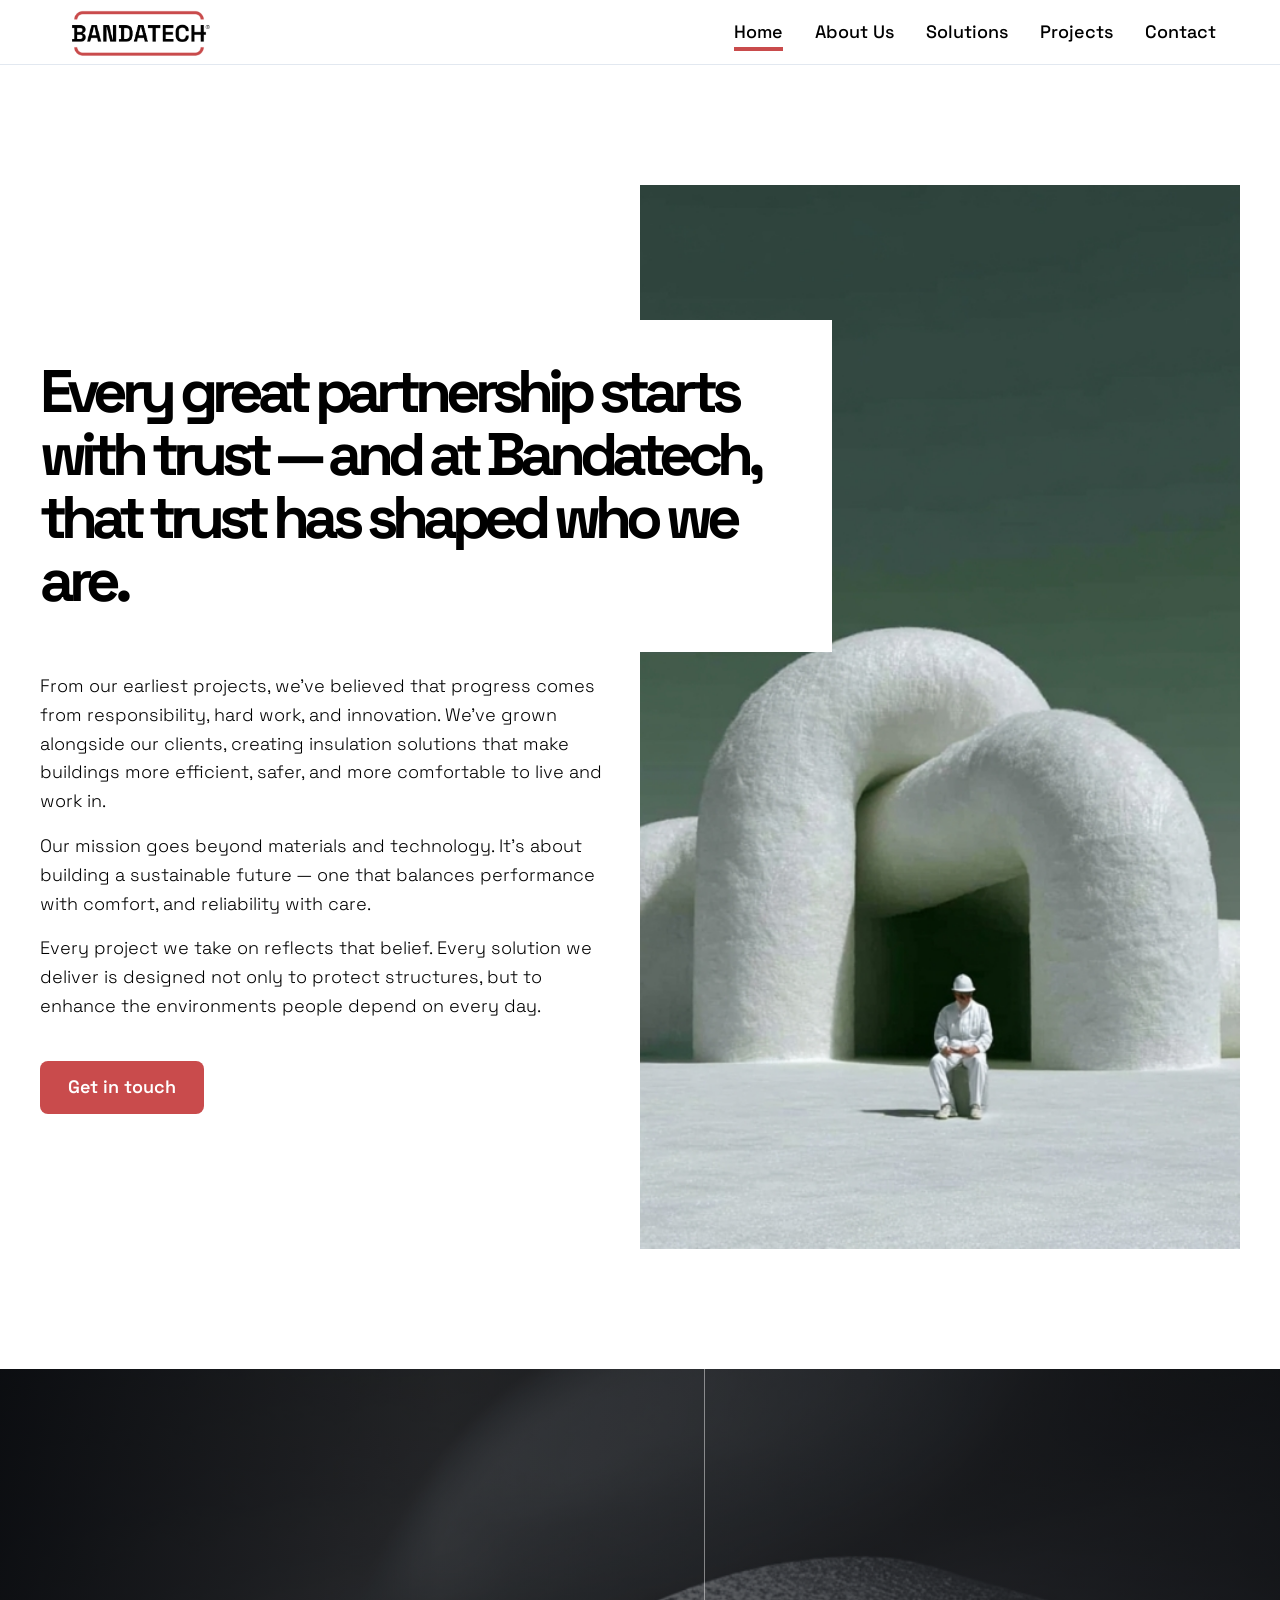
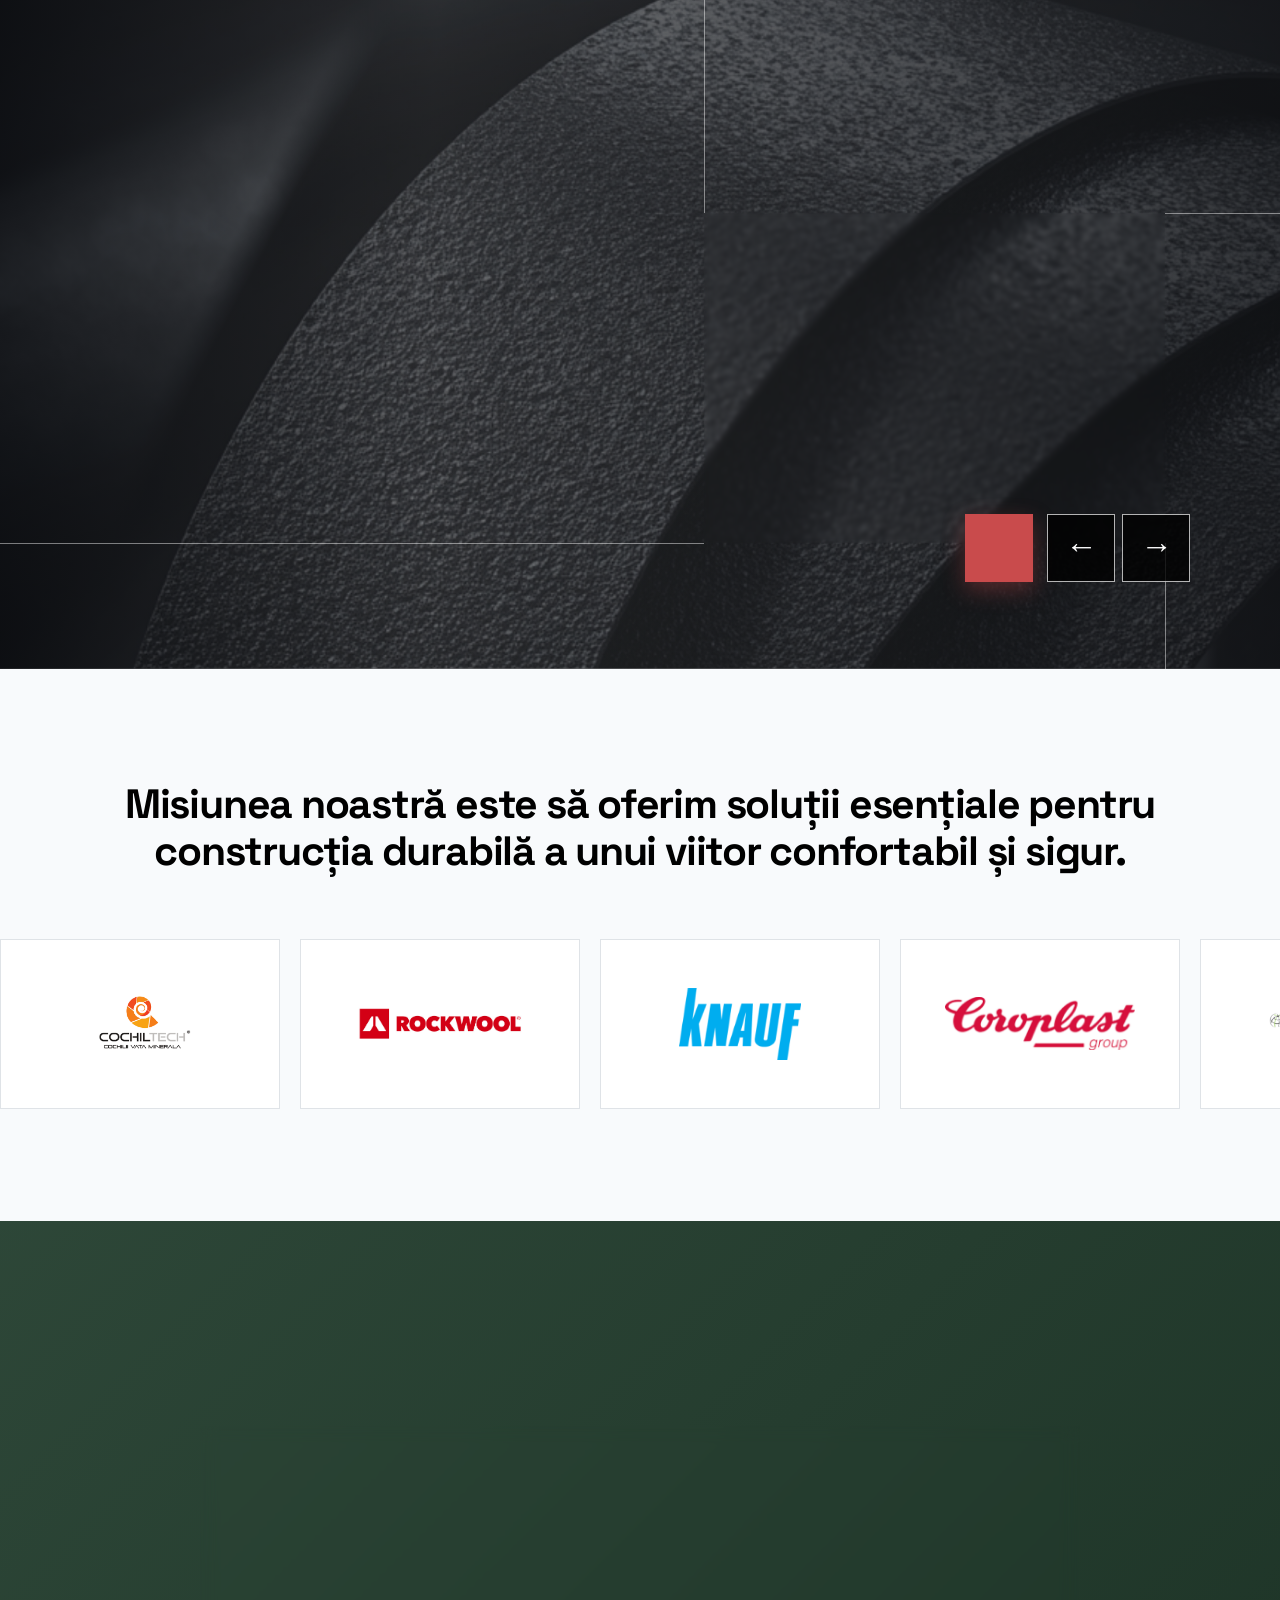
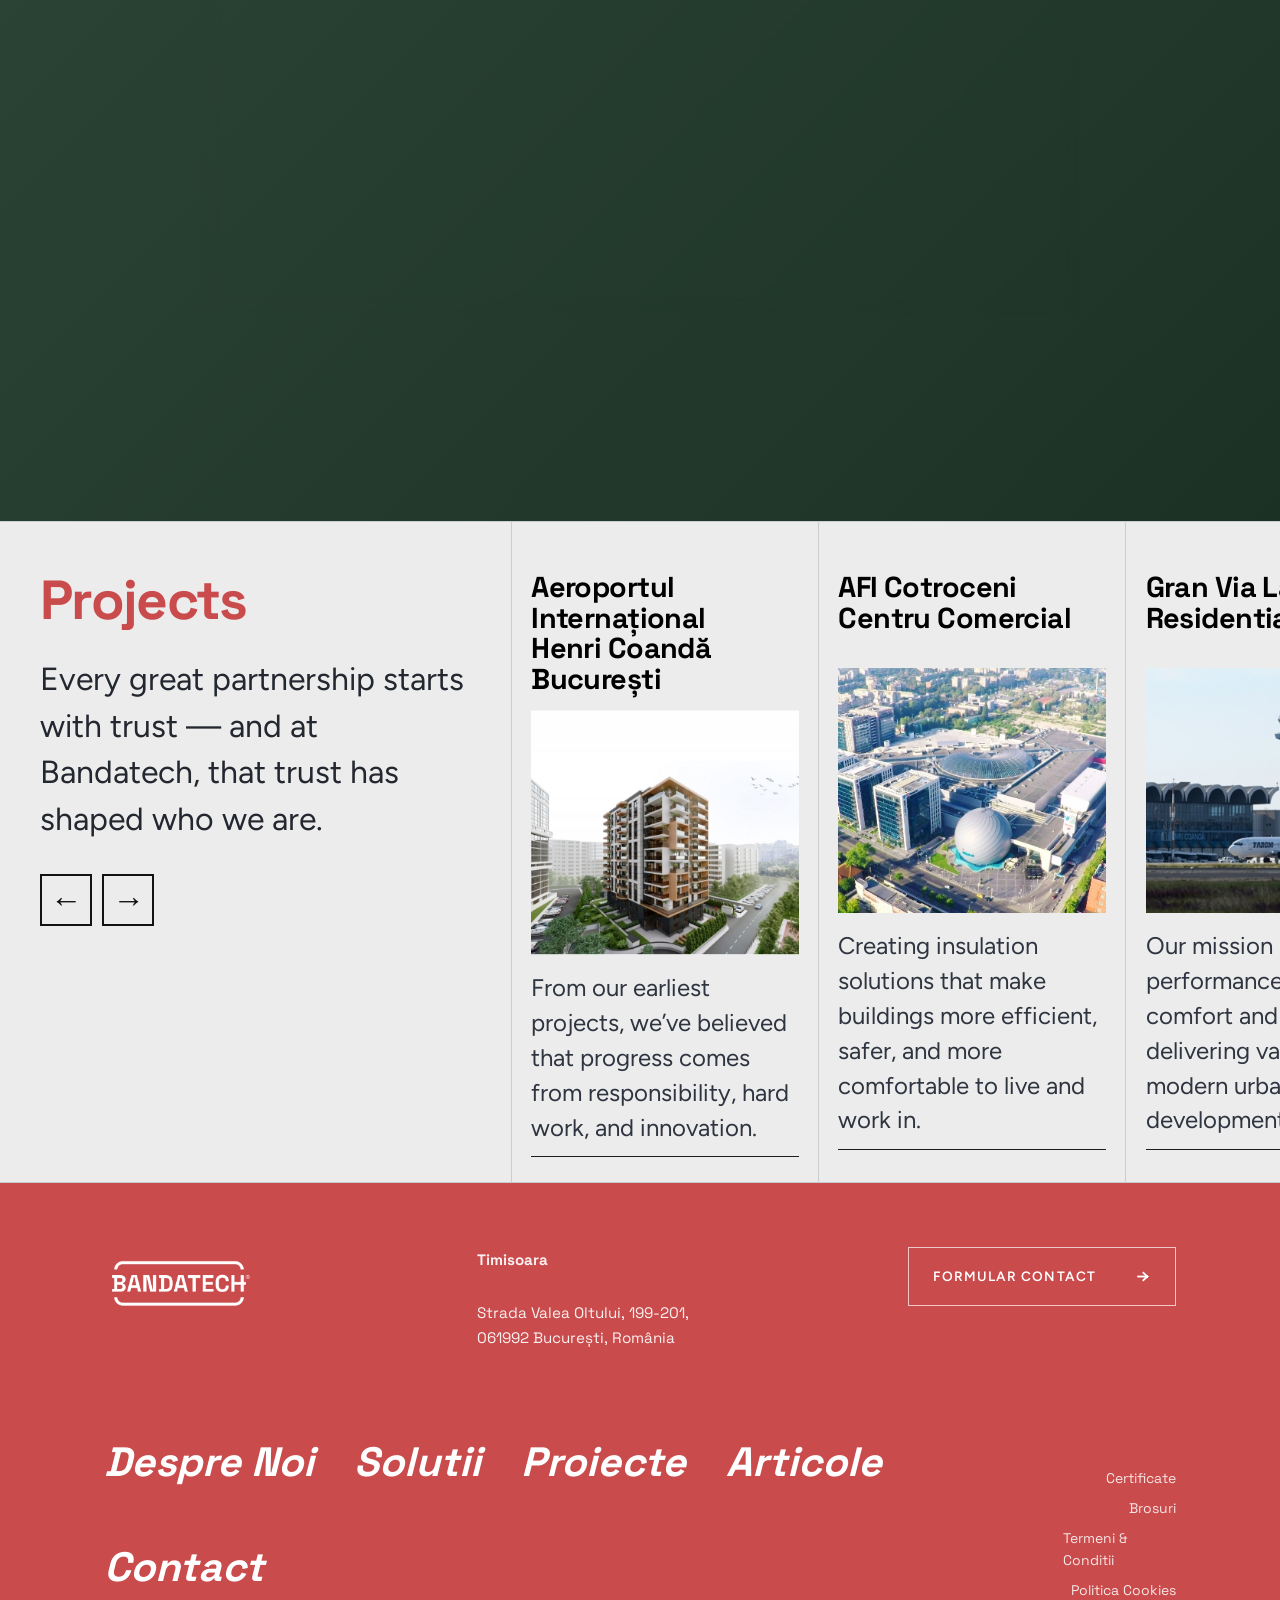
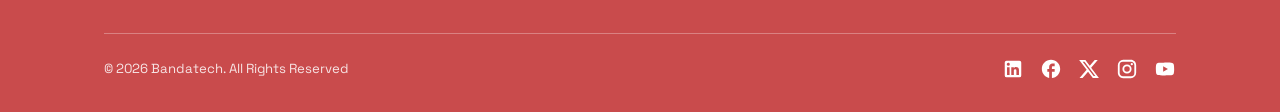
==== aboutus/index.html @ 80025604 "Feb 23, 2026, 5:56 AM" ====
<!DOCTYPE html>
<html lang="en">
<head>
  <meta charset="UTF-8" />
  <meta name="viewport" content="width=device-width, initial-scale=1.0" />
  <meta name="description" content="Bandatech – Innovative technology solutions for your business." />
  <title>Bandatech</title>

  <link rel="preconnect" href="https://fonts.googleapis.com">
  <link rel="preconnect" href="https://fonts.gstatic.com" crossorigin>
  <link href="https://fonts.googleapis.com/css2?family=Figtree:ital,wght@0,300..900;1,300..900&family=Space+Grotesk:wght@300..700&display=swap" rel="stylesheet">

  <link rel="stylesheet" href="../public/styles.css" />
 

  
</head>
<body>

  <!-- Navigation -->
  <header class="site-header">
    <nav class="nav container">
      <a href="#" class="nav-logo">
          <img src="../assets/Logo-Bandatech.png" alt="Bandatech">
      </a>
      <ul class="nav-links">
        <li><a href="/" class="selected">Home</a></li>
        <li><a href="/aboutus">About Us</a></li>
        <li><a href="/solutions">Solutions</a></li>
        <li><a href="/projects">Projects</a></li>
        <li><a href="/contact">Contact</a></li>
      </ul>
    </nav>
  </header>

  <main>

    <!-- Hero -->
    <section class="hero">
      <div class="hero-content">
          <div>
            <h1 class="hero-title">Every great partnership starts with trust — and at Bandatech, that trust has shaped who we are.</h1>
            <p class="hero-subtitle">From our earliest projects, we’ve believed that progress comes from responsibility, hard work, and innovation. We’ve grown alongside our clients, creating insulation solutions that make buildings more efficient, safer, and more comfortable to live and work in.</p>
            <p class="hero-subtitle">Our mission goes beyond materials and technology. It’s about building a sustainable future — one that balances performance with comfort, and reliability with care.</p>
            <p class="hero-subtitle">Every project we take on reflects that belief. Every solution we deliver is designed not only to protect structures, but to enhance the environments people depend on every day.</p>
            <a href="#contact" class="btn btn--primary">Get in touch</a>
          </div>
      </div>
      <div class="hero-img">
      </div>
    </section>


    <!-- Solutions Slider -->
    <section id="solutions-slider" class="slider" aria-label="Solutions showcase slider">
      <div class="slider-viewport">
        <div class="slider-slides" data-slider-slides>
          <article class="slider-slide is-active" data-index="0" aria-hidden="false" style="--slide-bg: url('../assets/slider_1.jpg'); --slide-overlay: linear-gradient(92deg, rgba(2, 4, 8, 0.82) 0%, rgba(2, 4, 8, 0.44) 34%, rgba(2, 4, 8, 0.72) 100%); --ui-line-color: rgba(255, 255, 255, 0.45); --ui-counter-color: #ffffff; --ui-counter-shadow: 0 6px 20px rgba(0, 0, 0, 0.5); --ui-dot-border: rgba(255, 255, 255, 0.95); --ui-dot-bg: rgba(255, 255, 255, 0.24); --ui-dot-active-bg: #ffffff; --ui-dot-active-border: #ffffff; --ui-arrow-border: rgba(255, 255, 255, 0.7); --ui-arrow-bg: rgba(255, 255, 255, 0.1); --ui-arrow-color: #ffffff; --ui-arrow-hover-bg: rgba(255, 255, 255, 0.22); --ui-accent-bg: #c94b4c; --ui-accent-shadow: 0 8px 22px rgba(201, 75, 76, 0.35); --panel-bg: rgba(245, 245, 245, 0.94); --panel-text: #111111; --panel-title: #d52f32; --panel-copy: #4a4f58; --panel-cta: #111111; --panel-shadow: 0 26px 58px rgba(0, 0, 0, 0.4);">
            <div class="slider-panel">
              <h3 class="slider-title">zzz HVAC Insulation Solutions</h3>
              <p class="slider-copy">Professional insulation systems that reduce thermal losses and improve long-term efficiency for climate and ventilation installations.</p>
              <a href="#contact" class="slider-cta">Discover</a>
            </div>
          </article>
          <article class="slider-slide" data-index="1" aria-hidden="true" style="--slide-bg: url('../assets/slider_2.jpg'); --slide-overlay: linear-gradient(92deg, rgba(255, 255, 255, 0.8) 0%, rgba(255, 255, 255, 0.62) 34%, rgba(255, 255, 255, 0.76) 100%); --ui-line-color: rgba(216, 41, 47, 0.78); --ui-counter-color: #0d0d0d; --ui-counter-shadow: none; --ui-dot-border: #141414; --ui-dot-bg: rgba(0, 0, 0, 0.18); --ui-dot-active-bg: #d8292f; --ui-dot-active-border: #d8292f; --ui-arrow-border: #111111; --ui-arrow-bg: rgba(0, 0, 0, 0); --ui-arrow-color: #111111; --ui-arrow-hover-bg: rgba(0, 0, 0, 0.08); --ui-accent-bg: #000000; --ui-accent-shadow: none; --panel-bg: #d8292f; --panel-text: #ffffff; --panel-title: #ffffff; --panel-copy: rgba(255, 255, 255, 0.92); --panel-cta: #ffffff; --panel-shadow: 0 18px 38px rgba(216, 41, 47, 0.26);">
            <div class="slider-panel">
              <h3 class="slider-title">Protecții Mecanice</h3>
              <p class="slider-copy">Durable solutions for hot and cold pipes, designed to support safer operation and lower maintenance costs in industrial environments.</p>
              <a href="#contact" class="slider-cta">Discover</a>
            </div>
          </article>
          <article class="slider-slide" data-index="2" aria-hidden="true" style="--slide-bg: url('../assets/slider_3.jpg'); --slide-overlay: linear-gradient(92deg, rgba(2, 4, 8, 0.8) 0%, rgba(2, 4, 8, 0.44) 34%, rgba(2, 4, 8, 0.72) 100%); --ui-line-color: rgba(255, 255, 255, 0.45); --ui-counter-color: #ffffff; --ui-counter-shadow: 0 6px 20px rgba(0, 0, 0, 0.5); --ui-dot-border: rgba(255, 255, 255, 0.95); --ui-dot-bg: rgba(255, 255, 255, 0.24); --ui-dot-active-bg: #ffffff; --ui-dot-active-border: #ffffff; --ui-arrow-border: rgba(255, 255, 255, 0.7); --ui-arrow-bg: rgba(255, 255, 255, 0.1); --ui-arrow-color: #ffffff; --ui-arrow-hover-bg: rgba(255, 255, 255, 0.22); --ui-accent-bg: #c94b4c; --ui-accent-shadow: 0 8px 22px rgba(201, 75, 76, 0.35); --panel-bg: rgba(245, 245, 245, 0.94); --panel-text: #111111; --panel-title: #d52f32; --panel-copy: #4a4f58; --panel-cta: #111111; --panel-shadow: 0 26px 58px rgba(0, 0, 0, 0.4);">
            <div class="slider-panel">
              <h3 class="slider-title">Building Envelope Efficiency</h3>
              <p class="slider-copy">Smart insulation concepts that keep indoor environments comfortable while helping projects meet modern energy targets.</p>
              <a href="#contact" class="slider-cta">Discover</a>
            </div>
          </article>
          <article class="slider-slide" data-index="3" aria-hidden="true" style="--slide-bg: url('../assets/slider_4.jpg'); --slide-overlay: linear-gradient(92deg, rgba(2, 4, 8, 0.8) 0%, rgba(2, 4, 8, 0.44) 34%, rgba(2, 4, 8, 0.72) 100%); --ui-line-color: rgba(255, 255, 255, 0.45); --ui-counter-color: #ffffff; --ui-counter-shadow: 0 6px 20px rgba(0, 0, 0, 0.5); --ui-dot-border: rgba(255, 255, 255, 0.95); --ui-dot-bg: rgba(255, 255, 255, 0.24); --ui-dot-active-bg: #ffffff; --ui-dot-active-border: #ffffff; --ui-arrow-border: rgba(255, 255, 255, 0.7); --ui-arrow-bg: rgba(255, 255, 255, 0.1); --ui-arrow-color: #ffffff; --ui-arrow-hover-bg: rgba(255, 255, 255, 0.22); --ui-accent-bg: #c94b4c; --ui-accent-shadow: 0 8px 22px rgba(201, 75, 76, 0.35); --panel-bg: rgba(245, 245, 245, 0.94); --panel-text: #111111; --panel-title: #d52f32; --panel-copy: #4a4f58; --panel-cta: #111111; --panel-shadow: 0 26px 58px rgba(0, 0, 0, 0.4);">
            <div class="slider-panel">
              <h3 class="slider-title">Acoustic Comfort Systems</h3>
              <p class="slider-copy">Acoustic insulation options that reduce noise transfer in offices, technical rooms, and mixed-use buildings.</p>
              <a href="#contact" class="slider-cta">Discover</a>
            </div>
          </article>
          <article class="slider-slide" data-index="4" aria-hidden="true" style="--slide-bg: url('../assets/slider_5.jpg'); --slide-overlay: linear-gradient(92deg, rgba(2, 4, 8, 0.8) 0%, rgba(2, 4, 8, 0.44) 34%, rgba(2, 4, 8, 0.72) 100%); --ui-line-color: rgba(255, 255, 255, 0.45); --ui-counter-color: #ffffff; --ui-counter-shadow: 0 6px 20px rgba(0, 0, 0, 0.5); --ui-dot-border: rgba(255, 255, 255, 0.95); --ui-dot-bg: rgba(255, 255, 255, 0.24); --ui-dot-active-bg: #ffffff; --ui-dot-active-border: #ffffff; --ui-arrow-border: rgba(255, 255, 255, 0.7); --ui-arrow-bg: rgba(255, 255, 255, 0.1); --ui-arrow-color: #ffffff; --ui-arrow-hover-bg: rgba(255, 255, 255, 0.22); --ui-accent-bg: #c94b4c; --ui-accent-shadow: 0 8px 22px rgba(201, 75, 76, 0.35); --panel-bg: rgba(245, 245, 245, 0.94); --panel-text: #111111; --panel-title: #d52f32; --panel-copy: #4a4f58; --panel-cta: #111111; --panel-shadow: 0 26px 58px rgba(0, 0, 0, 0.4);">
            <div class="slider-panel">
              <h3 class="slider-title">Fire-Safe Thermal Layers</h3>
              <p class="slider-copy">Materials selected to support thermal performance and fire safety requirements for complex commercial installations.</p>
              <a href="#contact" class="slider-cta">Discover</a>
            </div>
          </article>
          <article class="slider-slide" data-index="5" aria-hidden="true" style="--slide-bg: url('../assets/slider_6.jpg'); --slide-overlay: linear-gradient(92deg, rgba(2, 4, 8, 0.8) 0%, rgba(2, 4, 8, 0.44) 34%, rgba(2, 4, 8, 0.72) 100%); --ui-line-color: rgba(255, 255, 255, 0.45); --ui-counter-color: #ffffff; --ui-counter-shadow: 0 6px 20px rgba(0, 0, 0, 0.5); --ui-dot-border: rgba(255, 255, 255, 0.95); --ui-dot-bg: rgba(255, 255, 255, 0.24); --ui-dot-active-bg: #ffffff; --ui-dot-active-border: #ffffff; --ui-arrow-border: rgba(255, 255, 255, 0.7); --ui-arrow-bg: rgba(255, 255, 255, 0.1); --ui-arrow-color: #ffffff; --ui-arrow-hover-bg: rgba(255, 255, 255, 0.22); --ui-accent-bg: #c94b4c; --ui-accent-shadow: 0 8px 22px rgba(201, 75, 76, 0.35); --panel-bg: rgba(245, 245, 245, 0.94); --panel-text: #111111; --panel-title: #d52f32; --panel-copy: #4a4f58; --panel-cta: #111111; --panel-shadow: 0 26px 58px rgba(0, 0, 0, 0.4);">
            <div class="slider-panel">
              <h3 class="slider-title">Retrofit Modernization</h3>
              <p class="slider-copy">Upgrade existing systems with precision-fit insulation that improves reliability and extends service life.</p>
              <a href="#contact" class="slider-cta">Discover</a>
            </div>
          </article>
        </div>

        <span class="slider-counter" data-slider-counter>01</span>

        <div class="slider-indicators" data-slider-indicators aria-label="Slide indicators">
          <button class="slider-indicator is-active" type="button" aria-label="Go to slide 1" data-go-to="0"></button>
          <button class="slider-indicator" type="button" aria-label="Go to slide 2" data-go-to="1"></button>
          <button class="slider-indicator" type="button" aria-label="Go to slide 3" data-go-to="2"></button>
          <button class="slider-indicator" type="button" aria-label="Go to slide 4" data-go-to="3"></button>
          <button class="slider-indicator" type="button" aria-label="Go to slide 5" data-go-to="4"></button>
          <button class="slider-indicator" type="button" aria-label="Go to slide 6" data-go-to="5"></button>
        </div>

        <div class="slider-nav" aria-label="Slider navigation">
          <button class="slider-arrow" type="button" data-prev aria-label="Previous slide">&#8592;</button>
          <button class="slider-arrow" type="button" data-next aria-label="Next slide">&#8594;</button>
        </div>

        <div class="slider-connectors" aria-hidden="true">
          <span class="slider-connector slider-connector--tl"></span>
          <span class="slider-connector slider-connector--tr"></span>
          <span class="slider-connector slider-connector--bl"></span>
          <span class="slider-connector slider-connector--br"></span>
        </div>
      </div>
    </section>
    
    <!-- About -->
    <section id="about" class="section section--light">
      <div class="">
        <h2 class="section-title about-title">Misiunea noastră este să oferim soluții esențiale pentru construcția durabilă a unui viitor confortabil și sigur.</h2>
        <div class="logo-slider" aria-label="Partner logos">
          <div class="logo-track">
            <div class="logo-item"><img src="../assets/logo_cochiltech.png" alt="Cochiltech"></div>
            <div class="logo-item"><img src="../assets/logo_rockwool.png" alt="Rockwool"></div>
            <div class="logo-item"><img src="../assets/logo_knauf.png" alt="Knauf"></div>
            <div class="logo-item"><img src="../assets/logo_coroplast.png" alt="Coroplast"></div>
            <div class="logo-item"><img src="../assets/logo_armacell.png" alt="Armacell"></div>

            <div class="logo-item"><img src="../assets/logo_cochiltech.png" alt="Cochiltech"></div>
            <div class="logo-item"><img src="../assets/logo_rockwool.png" alt="Rockwool"></div>
            <div class="logo-item"><img src="../assets/logo_knauf.png" alt="Knauf"></div>
            <div class="logo-item"><img src="../assets/logo_coroplast.png" alt="Coroplast"></div>
            <div class="logo-item"><img src="../assets/logo_armacell.png" alt="Armacell"></div>
          </div>
        </div>
      </div>
    </section>


    <!-- Green Future -->
    <section id="green-future">
      <div class="green-future-content">
        <div class="green-box">
          <span class="green-pulse"></span>
          <span class="green-pulse"></span>
          <h2 class="green-title">Construim împreună un viitor sustenabil</h2>
          <p class="green-text">Tehnologiile noastre de izolație termică și protecție contribuie la eficiența energetică a clădirilor, reducând amprentele de carbon și îmbunătățind confortul locuitorilor.</p>
          <p class="green-text">Ne angajăm să fim parteneri de încredere pentru fiecare proiect, oferind soluții care respectă atât mediul, cât și performanța pe termen lung.</p>
          <div class="green-actions">
            <a href="#solutions" class="green-cta">
              <span>Soluții de izolație</span>
              <svg class="green-arrow" viewBox="0 0 24 24" fill="none" stroke="currentColor" stroke-width="2" stroke-linecap="round" stroke-linejoin="round"><line x1="5" y1="12" x2="19" y2="12"></line><polyline points="12 5 19 12 12 19"></polyline></svg>
            </a>
            <a href="#projects" class="green-cta">
              <span>Proiecte finalizate</span>
              <svg class="green-arrow" viewBox="0 0 24 24" fill="none" stroke="currentColor" stroke-width="2" stroke-linecap="round" stroke-linejoin="round"><line x1="5" y1="12" x2="19" y2="12"></line><polyline points="12 5 19 12 12 19"></polyline></svg>
            </a>
            <a href="#contact" class="green-cta">
              <span>Contactează-ne</span>
              <svg class="green-arrow" viewBox="0 0 24 24" fill="none" stroke="currentColor" stroke-width="2" stroke-linecap="round" stroke-linejoin="round"><line x1="5" y1="12" x2="19" y2="12"></line><polyline points="12 5 19 12 12 19"></polyline></svg>
            </a>
          </div>
        </div>
      </div>
    </section>

    <!-- Services -->
    <!-- <section id="services" class="section">
      <div class="container">
        <h2 class="section-title">What we do</h2>
        <div class="cards">
          <div class="card">
            <div class="card-icon">&#128187;</div>
            <h3 class="card-title">Web Development</h3>
            <p class="card-text">Fast, accessible, and maintainable web applications built with modern standards.</p>
          </div>
          <div class="card">
            <div class="card-icon">&#9729;</div>
            <h3 class="card-title">Cloud &amp; Infrastructure</h3>
            <p class="card-text">Scalable cloud architectures designed for reliability and cost-efficiency.</p>
          </div>
          <div class="card">
            <div class="card-icon">&#128202;</div>
            <h3 class="card-title">Consulting</h3>
            <p class="card-text">Strategic guidance to help you make the right technical decisions at every stage.</p>
          </div>
        </div>
      </div>
    </section> -->


    <!-- Projects -->
    <section id="projects" class="projects">
      <div class="projects-shell">
        <aside class="projects-intro">
          <h2 class="projects-title">Projects</h2>
          <p class="projects-description">Every great partnership starts with trust — and at Bandatech, that trust has shaped who we are.</p>
          <div class="projects-controls" aria-label="Projects navigation">
            <button class="projects-arrow" type="button" data-projects-prev aria-label="Previous project">&#8592;</button>
            <button class="projects-arrow" type="button" data-projects-next aria-label="Next project">&#8594;</button>
          </div>
        </aside>

        <div class="projects-slider-window" data-projects-window>
          <div class="projects-track" data-projects-track>
            <article class="project-card">
              <h3 class="project-card-title">Aeroportul Internațional<br>Henri Coandă București</h3>
              <img class="project-card-image" src="../assets/project_1.jpg" alt="Aeroportul Henri Coandă">
              <p class="project-card-text">From our earliest projects, we’ve believed that progress comes from responsibility, hard work, and innovation.</p>
            </article>

            <article class="project-card">
              <h3 class="project-card-title">AFI Cotroceni<br>Centru Comercial</h3>
              <img class="project-card-image" src="../assets/project_2.jpg" alt="AFI Cotroceni">
              <p class="project-card-text">Creating insulation solutions that make buildings more efficient, safer, and more comfortable to live and work in.</p>
            </article>

            <article class="project-card">
              <h3 class="project-card-title">Gran Via Lake<br>Residential</h3>
              <img class="project-card-image" src="../assets/project_3.jpg" alt="Gran Via Lake">
              <p class="project-card-text">Our mission balances performance with comfort and reliability, delivering value for modern urban developments.</p>
            </article>

            <article class="project-card">
              <h3 class="project-card-title">Timpuri Noi Square<br>Office Campus</h3>
              <img class="project-card-image" src="../assets/project_4.jpg" alt="Timpuri Noi Square">
              <p class="project-card-text">Integrated thermal and acoustic systems tailored for high-density office spaces and long-term building durability.</p>
            </article>

            <article class="project-card">
              <h3 class="project-card-title">Orhideea Towers<br>Business Center</h3>
              <img class="project-card-image" src="../assets/project_5.jpg" alt="Orhideea Towers">
              <p class="project-card-text">Engineering-led insulation design that supports operational efficiency while improving occupant comfort.</p>
            </article>
          </div>
        </div>
      </div>
    </section>
    <!-- Contact -->
    <!-- <section id="contact" class="section section--light">
      <div class="container">
        <h2 class="section-title">Get in touch</h2>
        <p class="section-text">Have a project in mind? We'd love to hear from you.</p>
        <form class="form" id="contact-form" action="#" method="post" novalidate>
          <div class="form-group">
            <label for="name" class="form-label">Name</label>
            <input type="text" id="name" name="name" class="form-input" placeholder="Your name" required />
          </div>
          <div class="form-group">
            <label for="email" class="form-label">Email</label>
            <input type="email" id="email" name="email" class="form-input" placeholder="you@example.com" required />
          </div>
          <div class="form-group">
            <label for="message" class="form-label">Message</label>
            <textarea id="message" name="message" class="form-textarea" rows="5" placeholder="Tell us about your project…" required></textarea>
          </div>
          <button type="submit" class="btn btn--primary">Send message</button>
        </form>
      </div>
    </section> -->

  </main>

  <!-- Footer -->
  <footer class="site-footer">
    <div class="footer-inner">

      <!-- Top row -->
      <div class="footer-top">
        <div class="footer-logo">
          <img src="../assets/Logo-Bandatech_white.png" alt="Bandatech">
        </div>
        <address class="footer-address">
          <strong>Timisoara</strong><br>
          Strada Valea Oltului, 199-201, <br>
          061992 București, România
        </address>
        <a href="#contact" class="footer-contact-btn">
          <span>FORMULAR CONTACT</span>
          <span class="footer-contact-arrow">&rarr;</span>
        </a>
      </div>

      <!-- Nav + legal links -->
      <div class="footer-middle">
        <nav class="footer-nav" aria-label="Footer navigation">
          <a href="#about">Despre Noi</a>
          <a href="#solutions-slider">Solutii</a>
          <a href="#projects">Proiecte</a>
          <a href="#">Articole</a>
          <a href="#contact">Contact</a>
        </nav>
        <div class="footer-legal-links">
          <a href="#">Certificate</a>
          <a href="#">Brosuri</a>
          <a href="#">Termeni &amp; Conditii</a>
          <a href="#">Politica Cookies</a>
        </div>
      </div>

      <!-- Bottom row -->
      <div class="footer-bottom">
        <p class="footer-copy">&copy; <span id="year"></span> Bandatech. All Rights Reserved</p>
        <div class="footer-socials">
          <a href="#" aria-label="LinkedIn"><svg viewBox="0 0 24 24" fill="currentColor" width="20" height="20"><path d="M19 3a2 2 0 012 2v14a2 2 0 01-2 2H5a2 2 0 01-2-2V5a2 2 0 012-2h14m-.5 15.5v-5.3a3.26 3.26 0 00-3.26-3.26c-.85 0-1.84.52-2.32 1.3v-1.11h-2.79v8.37h2.79v-4.93c0-.77.62-1.4 1.39-1.4a1.4 1.4 0 011.4 1.4v4.93h2.79M6.88 8.56a1.68 1.68 0 001.68-1.68c0-.93-.75-1.69-1.68-1.69a1.69 1.69 0 00-1.69 1.69c0 .93.76 1.68 1.69 1.68m1.39 9.94v-8.37H5.5v8.37h2.77z"/></svg></a>
          <a href="#" aria-label="Facebook"><svg viewBox="0 0 24 24" fill="currentColor" width="20" height="20"><path d="M22 12c0-5.52-4.48-10-10-10S2 6.48 2 12c0 4.84 3.44 8.87 8 9.8V15H8v-3h2V9.5C10 7.57 11.57 6 13.5 6H16v3h-2c-.55 0-1 .45-1 1v2h3v3h-3v6.95c5.05-.5 9-4.76 9-9.95z"/></svg></a>
          <a href="#" aria-label="X"><svg viewBox="0 0 24 24" fill="currentColor" width="20" height="20"><path d="M18.244 2.25h3.308l-7.227 8.26 8.502 11.24H16.17l-5.214-6.817L4.99 21.75H1.68l7.73-8.835L1.254 2.25H8.08l4.713 6.231zm-1.161 17.52h1.833L7.084 4.126H5.117z"/></svg></a>
          <a href="#" aria-label="Instagram"><svg viewBox="0 0 24 24" fill="currentColor" width="20" height="20"><path d="M7.8 2h8.4C19.4 2 22 4.6 22 7.8v8.4a5.8 5.8 0 01-5.8 5.8H7.8C4.6 22 2 19.4 2 16.2V7.8A5.8 5.8 0 017.8 2m-.2 2A3.6 3.6 0 004 7.6v8.8C4 18.39 5.61 20 7.6 20h8.8a3.6 3.6 0 003.6-3.6V7.6C20 5.61 18.39 4 16.4 4H7.6m9.65 1.5a1.25 1.25 0 110 2.5 1.25 1.25 0 010-2.5M12 7a5 5 0 110 10 5 5 0 010-10m0 2a3 3 0 100 6 3 3 0 000-6z"/></svg></a>
          <a href="#" aria-label="YouTube"><svg viewBox="0 0 24 24" fill="currentColor" width="20" height="20"><path d="M10 15l5.19-3L10 9v6m11.56-7.83c.13.47.22 1.1.28 1.9.07.8.1 1.49.1 2.09L22 12c0 2.19-.16 3.8-.44 4.83-.25.9-.83 1.48-1.73 1.73-.47.13-1.33.22-2.65.28-1.3.07-2.49.1-3.59.1L12 19c-4.19 0-6.8-.16-7.83-.44-.9-.25-1.48-.83-1.73-1.73-.13-.47-.22-1.1-.28-1.9-.07-.8-.1-1.49-.1-2.09L2 12c0-2.19.16-3.8.44-4.83.25-.9.83-1.48 1.73-1.73.47-.13 1.33-.22 2.65-.28 1.3-.07 2.49-.1 3.59-.1L12 5c4.19 0 6.8.16 7.83.44.9.25 1.48.83 1.73 1.73z"/></svg></a>
        </div>
      </div>

    </div>
  </footer>

  <script>
    document.getElementById('year').textContent = new Date().getFullYear();

    (function () {
      const slider = document.getElementById('solutions-slider');
      if (!slider) return;

      const slides = Array.from(slider.querySelectorAll('.slider-slide'));
      const indicators = Array.from(slider.querySelectorAll('.slider-indicator'));
      const counter = slider.querySelector('[data-slider-counter]');
      const prevButton = slider.querySelector('[data-prev]');
      const nextButton = slider.querySelector('[data-next]');
      let currentIndex = 0;
      let autoplayTimer = null;
      let transitionResetTimer = null;
      let panelResizeObserver = null;

      const uiVars = [
        '--ui-line-color',
        '--ui-counter-color',
        '--ui-counter-shadow',
        '--ui-dot-border',
        '--ui-dot-bg',
        '--ui-dot-active-bg',
        '--ui-dot-active-border',
        '--ui-arrow-border',
        '--ui-arrow-bg',
        '--ui-arrow-color',
        '--ui-arrow-hover-bg',
        '--ui-accent-bg',
        '--ui-accent-shadow'
      ];

      function applySlideTheme(activeSlide) {
        const computed = getComputedStyle(activeSlide);
        uiVars.forEach(function (varName) {
          const value = computed.getPropertyValue(varName).trim();
          if (value) {
            slider.style.setProperty(varName, value);
          } else {
            slider.style.removeProperty(varName);
          }
        });
      }

      function syncConnectorGeometry() {
        const activeSlide = slides[currentIndex];
        if (!activeSlide) return;
        const activePanel = activeSlide.querySelector('.slider-panel');
        if (!activePanel) return;

        const panelLeft = Math.max(0, activePanel.offsetLeft);
        const panelTop = Math.max(0, activePanel.offsetTop);
        const panelRight = Math.min(slider.clientWidth, panelLeft + activePanel.offsetWidth);
        const panelBottom = Math.min(slider.clientHeight, panelTop + activePanel.offsetHeight);

        slider.style.setProperty('--panel-left', panelLeft + 'px');
        slider.style.setProperty('--panel-top', panelTop + 'px');
        slider.style.setProperty('--panel-right', panelRight + 'px');
        slider.style.setProperty('--panel-bottom', panelBottom + 'px');
      }

      function observeActivePanel() {
        const activeSlide = slides[currentIndex];
        if (!activeSlide || !('ResizeObserver' in window)) return;
        const activePanel = activeSlide.querySelector('.slider-panel');
        if (!activePanel) return;

        if (panelResizeObserver) {
          panelResizeObserver.disconnect();
        }

        panelResizeObserver = new ResizeObserver(function () {
          syncConnectorGeometry();
        });

        panelResizeObserver.observe(activePanel);
        panelResizeObserver.observe(slider);
      }

      function restartTransitionSequence() {
        clearTimeout(transitionResetTimer);
        slider.classList.remove('is-transitioning');
        void slider.offsetWidth;
        slider.classList.add('is-transitioning');
        transitionResetTimer = setTimeout(function () {
          slider.classList.remove('is-transitioning');
        }, 3600);
      }

      function updateSlider(nextIndex) {
        currentIndex = (nextIndex + slides.length) % slides.length;

        slides.forEach(function (slide, index) {
          const isActive = index === currentIndex;
          slide.classList.toggle('is-active', isActive);
          slide.setAttribute('aria-hidden', isActive ? 'false' : 'true');
        });

        indicators.forEach(function (dot, index) {
          dot.classList.toggle('is-active', index === currentIndex);
        });

        counter.textContent = String(currentIndex + 1).padStart(2, '0');
        applySlideTheme(slides[currentIndex]);
          observeActivePanel();
          syncConnectorGeometry();
          requestAnimationFrame(syncConnectorGeometry);
          restartTransitionSequence();
        counter.classList.remove('is-animating');
        void counter.offsetWidth;
        counter.classList.add('is-animating');
      }

      function startAutoplay() {
        clearInterval(autoplayTimer);
        // autoplayTimer = setInterval(function () {
          // updateSlider(currentIndex + 1);
        // }, 5000);
      }

      prevButton.addEventListener('click', function () {
        updateSlider(currentIndex - 1);
        startAutoplay();
      });

      nextButton.addEventListener('click', function () {
        updateSlider(currentIndex + 1);
        startAutoplay();
      });

      indicators.forEach(function (dot, index) {
        dot.addEventListener('click', function () {
          updateSlider(index);
          startAutoplay();
        });
      });

      slider.addEventListener('mouseenter', function () {
        clearInterval(autoplayTimer);
      });

      slider.addEventListener('mouseleave', function () {
        startAutoplay();
      });

      window.addEventListener('resize', function () {
        syncConnectorGeometry();
      });

      updateSlider(0);
      startAutoplay();
    })();

    (function () {
      const projectsSection = document.getElementById('projects');
      if (!projectsSection) return;

      const track = projectsSection.querySelector('[data-projects-track]');
      const windowElement = projectsSection.querySelector('[data-projects-window]');
      const prevButton = projectsSection.querySelector('[data-projects-prev]');
      const nextButton = projectsSection.querySelector('[data-projects-next]');
      if (!track || !windowElement || !prevButton || !nextButton) return;

      const originalCards = Array.from(track.querySelectorAll('.project-card'));
      const originalCount = originalCards.length;
      let currentIndex = 0;
      let maxIndex = 0;
      let cardStep = 0;
      let peekSide = 'right';

      function readGap() {
        return parseFloat(getComputedStyle(track).columnGap || getComputedStyle(track).gap || '0');
      }

      function measureStep() {
        const gap = readGap();
        const cardsVisible = window.innerWidth <= 640 ? 1.35 : 2.5;
        const targetCardWidth = (windowElement.clientWidth - (gap * (cardsVisible - 1))) / cardsVisible;

        originalCards.forEach(function (card) {
          card.style.flexBasis = targetCardWidth + 'px';
          card.style.maxWidth = targetCardWidth + 'px';
        });

        cardStep = targetCardWidth + gap;
        maxIndex = Math.max(0, originalCount - Math.ceil(cardsVisible));
      }

      function moveTo(index, withTransition) {
        const offset = peekSide === 'left' ? 0.5 : 0;
        track.style.transition = withTransition ? 'transform 0.55s cubic-bezier(0.2, 0.72, 0.2, 1)' : 'none';
        track.style.transform = 'translateX(' + (-(index - offset) * cardStep) + 'px)';
      }

      function updateControls() {
        prevButton.disabled = currentIndex <= 0;
        nextButton.disabled = currentIndex >= maxIndex;
      }

      function nextSlide() {
        if (currentIndex >= maxIndex) return;
        peekSide = 'left';
        currentIndex += 1;
        moveTo(currentIndex, true);
        updateControls();
      }

      function prevSlide() {
        if (currentIndex <= 0) return;
        peekSide = 'right';
        currentIndex -= 1;
        moveTo(currentIndex, true);
        updateControls();
      }

      nextButton.addEventListener('click', nextSlide);
      prevButton.addEventListener('click', prevSlide);

      window.addEventListener('resize', function () {
        measureStep();
        currentIndex = Math.min(currentIndex, maxIndex);
        moveTo(currentIndex, false);
        updateControls();
      });

      measureStep();
      peekSide = 'right';
      moveTo(currentIndex, false);
      updateControls();
    })();

    document.getElementById('contact-form').addEventListener('submit', function (e) {
      e.preventDefault();
      alert('Thank you for your message! We will get back to you soon.');
      this.reset();
    });
  </script>

</body>
</html>
---- public/styles.css ----
/* =============================================
   CSS Reset & Custom Properties
   ============================================= */
*, *::before, *::after {
  box-sizing: border-box;
  margin: 0;
  padding: 0;
}

:root {
  --color-primary: #C94B4C;
  --color-primary: #C94B4C;
  --color-primary-dark: #CE2C2E;
  --color-text: #000;
  --color-text-muted: #64748b;
  --color-bg: #ffffff;
  --color-bg-light: #f8fafc;
  --color-border: #e2e8f0;
  --color-footer-bg: #0f172a;
  --color-footer-text: #94a3b8;
  --page-width: 1200px;
  --font-family: "Figtree", system-ui, -apple-system, 'Segoe UI', Roboto, Helvetica, Arial, sans-serif;
  --font-family-h: "Space Grotesk", system-ui, -apple-system, 'Segoe UI', Roboto, Helvetica, Arial, sans-serif;
  --font-size-2x: 0.75rem;
  --font-size-xs: 0.875rem;
  --font-size-sm: 1rem;
  --font-size-base: 1.125rem;
  --font-size-md: 1.25rem;
  --font-size-lg: 1.5rem;
  --font-size-xl: 2rem;
  --font-size-2xl: 2.5rem;
  --font-size-3xl: 3rem;
  --font-size-4xl: 3.75rem;
  --radius: 0.5rem;
  --shadow: 0 1px 3px rgba(0, 0, 0, 0.08), 0 1px 2px rgba(0, 0, 0, 0.04);
  --shadow-md: 0 4px 6px rgba(0, 0, 0, 0.07), 0 2px 4px rgba(0, 0, 0, 0.05);
  --transition: 0.2s ease;
}

html {
  scroll-behavior: smooth;
}

body {
  font-family: var(--font-family-h);
  font-size: var(--font-size-base);
  color: var(--color-text);
  background-color: var(--color-bg);
  line-height: 1.6;
}

img, svg {
  display: block;
  max-width: 100%;
}

a {
  color: inherit;
  text-decoration: none;
}

ul {
  list-style: none;
}

h1, h2, h3, h4, h5, h6 {
  font-family: var(--font-family-h);
}

/* =============================================
   Layout Utilities
   ============================================= */
.container {
  width: 100%;
  max-width: var(--page-width);
  margin-inline: auto;
  padding-inline: 1.5rem;
}

/* =============================================
   Navigation
   ============================================= */
.site-header {
  position: sticky;
  top: 0;
  z-index: 100;
  background-color: var(--color-bg);
  border-bottom: 1px solid var(--color-border);
}

.nav {
  display: flex;
  align-items: center;
  justify-content: space-between;
  height: 4rem;
}

.nav-logo {
  font-size: var(--font-size-xl);
  font-weight: 700;
  color: var(--color-primary);
  letter-spacing: -0.02em;
}
.nav-logo img {
  max-height: 70px;
}
.nav-links {
  display: flex;
  gap: 2rem;
}

.nav-links a {
  font-size: var(--font-size-base);
  font-weight: 500;
  color: var(--color-text);
  transition: color var(--transition);
}

.nav-links a:hover,
.nav-links a.selected {
  border-bottom: 4px solid var(--color-primary);
  padding-bottom: 4px;
}

/* =============================================
   Hero Section
   ============================================= */
.hero {
  background-color: #fff;
  color: #000;
  padding: 120px 40px;
  text-align: center;
  display: flex;
  flex-direction: row;
  flex-wrap: nowrap;
}
.hero-content,
.hero-img {
    width: 50%;
    padding: 15vh 0;
}
.hero-img {
  background-image: url(../assets/hero-img.jpg);
  background-size: cover;
  background-repeat: no-repeat;
  background-position: center bottom;
}
.hero-content > * {
  max-width: calc(var(--page-width) / 2);
  margin-right: 20px;
  margin-left: auto;
  text-align: left;
  box-sizing: border-box;
}
.hero-title {
  font-size: var(--font-size-4xl);
  font-weight: 700;
  line-height: 1.05;
  letter-spacing: -0.1em;
  margin-bottom: 1.25rem;
  background: #fff;
  padding: 40px;
  left: -40px;
  width: calc((var(--page-width) / 2) + 15vw + 40px);
  position: relative;
}

.hero-subtitle {
  font-size: var(--font-size-base);
  color: #000;
  margin-bottom: 1rem;
  font-weight: 300;
}
.hero-content .btn {
  margin-top: 1.5rem;
}

/* =============================================
   Buttons
   ============================================= */
.btn {
  display: inline-block;
  padding: 0.75rem 1.75rem;
  border-radius: var(--radius);
  font-size: var(--font-size-base);
  font-weight: 600;
  cursor: pointer;
  border: none;
  transition: background-color var(--transition), transform var(--transition);
}

.btn--primary {
  background-color: var(--color-primary);
  color: #ffffff;
}

.btn--primary:hover {
  background-color: var(--color-primary-dark);
  transform: translateY(-1px);
}

/* =============================================
   Solutions Slider
   ============================================= */
.slider {
  position: relative;
  height: 100vh;
  min-height: 720px;
  background: #04070c;
  overflow: hidden;
  --slider-line-y: 14%;
  --ui-line-color: rgba(255, 255, 255, 0.45);
  --ui-counter-color: #fff;
  --ui-counter-shadow: 0 6px 20px rgba(0, 0, 0, 0.5);
  --ui-dot-border: rgba(255, 255, 255, 0.95);
  --ui-dot-bg: rgba(255, 255, 255, 0.24);
  --ui-dot-active-bg: #fff;
  --ui-dot-active-border: #fff;
  --ui-arrow-border: rgba(255, 255, 255, 0.7);
  --ui-arrow-bg: rgba(255, 255, 255, 0.1);
  --ui-arrow-color: #fff;
  --ui-arrow-hover-bg: rgba(255, 255, 255, 0.22);
  --ui-accent-bg: var(--color-primary);
  --ui-accent-shadow: 0 8px 22px rgba(201, 75, 76, 0.35);
}

.slider-viewport {
  position: relative;
  width: 100%;
  height: 100%;
}

.slider-slides {
  position: relative;
  width: 100%;
  height: 100%;
}

.slider-slide {
  position: absolute;
  inset: 0;
  display: flex;
  align-items: flex-end;
  justify-content: flex-end;
  padding: 4rem clamp(1.5rem, 9vw, 10rem) clamp(6.5rem, 14vh, 9rem) 1.5rem;
  opacity: 0;
  pointer-events: none;
  transition: opacity 3s cubic-bezier(0.08, 0.82, 0.24, 1);
}

.slider-slide::before,
.slider-slide::after {
  content: "";
  position: absolute;
  inset: 0;
}

.slider-slide::before {
  background-image: var(--slide-bg);
  background-position: center;
  background-size: cover;
  transform: scale(1.06);
  filter: contrast(1.06) saturate(0.9) brightness(0.68);
  transition: transform 3s cubic-bezier(0.08, 0.82, 0.24, 1), filter 3s cubic-bezier(0.08, 0.82, 0.24, 1);
}

.slider-slide::after {
  background: var(--slide-overlay, linear-gradient(92deg, rgba(2, 4, 8, 0.8) 0%, rgba(2, 4, 8, 0.44) 34%, rgba(2, 4, 8, 0.72) 100%));
}

.slider-slide.is-active {
  opacity: 1;
  pointer-events: auto;
}

.slider-slide.is-active::before {
  transform: scale(1);
  filter: contrast(1.1) saturate(0.96) brightness(0.75);
}

.slider-panel {
  position: relative;
  z-index: 5;
  width: min(36vw, 520px);
  min-height: 330px;
  background: var(--panel-bg, rgba(245, 245, 245, 0.94));
  backdrop-filter: blur(2px);
  padding: 2.35rem 2rem 2.1rem;
  color: var(--panel-text, #111);
  transform: translateY(88px);
  opacity: 0;
  transition: transform 0.9s cubic-bezier(0.18, 0.68, 0.2, 1) 0.65s, opacity 0.9s ease 0.65s;
  box-shadow: var(--panel-shadow, 0 26px 58px rgba(0, 0, 0, 0.4));
}

.slider-title,
.slider-copy,
.slider-cta {
  opacity: 0;
  transform: translateY(20px);
}

.slider-title {
  color: var(--panel-title, #d52f32);
  font-size: clamp(1.65rem, 1.95vw, 2.25rem);
  font-weight: 700;
  letter-spacing: -0.02em;
  margin-bottom: 1.1rem;
  transition: opacity 0.62s ease 1.05s, transform 0.7s ease 1.05s;
}

.slider-copy {
  color: var(--panel-copy, #4a4f58);
  font-family: var(--font-family);
  font-size: 0.95rem;
  line-height: 1.95;
  max-width: 43ch;
  margin-bottom: 1.8rem;
  transition: opacity 0.62s ease 1.3s, transform 0.72s ease 1.3s;
}

.slider-cta {
  display: inline-flex;
  align-items: center;
  gap: 0.5rem;
  color: var(--panel-cta, #111);
  font-weight: 700;
  font-size: 0.72rem;
  text-transform: uppercase;
  letter-spacing: 0.07em;
  transition: opacity 0.62s ease 1.55s, transform 0.72s ease 1.55s, color 0.2s ease;
}

.slider-cta::after {
  content: "→";
  transition: transform 0.2s ease;
}

.slider-cta:hover {
  color: #d52f32;
}

.slider-cta:hover::after {
  transform: translateX(2px);
}

.slider-slide.is-active .slider-panel {
  transform: translateX(0) translateY(0);
  opacity: 1;
}

.slider-slide.is-active .slider-title,
.slider-slide.is-active .slider-copy,
.slider-slide.is-active .slider-cta {
  opacity: 1;
  transform: translateY(0);
}

.slider-counter {
  position: absolute;
  top: 1rem;
  left: 1rem;
  z-index: 6;
  color: var(--ui-counter-color);
  font-family: var(--font-family-h);
  font-size: clamp(2rem, 2.8vw, 3rem);
  font-weight: 600;
  letter-spacing: -0.08em;
  text-shadow: var(--ui-counter-shadow);
  transition: color 0.42s ease, text-shadow 0.42s ease;
}

.slider-counter.is-animating {
  animation: counterPulse 0.8s cubic-bezier(0.16, 0.84, 0.24, 1) 1.85s both;
}

.slider-indicators {
  position: absolute;
  left: 1rem;
  bottom: calc(var(--slider-line-y) + 0.9rem);
  z-index: 6;
  display: flex;
  gap: 0.58rem;
}

.slider-indicator {
  width: 8px;
  height: 8px;
  border: 1px solid var(--ui-dot-border);
  background: var(--ui-dot-bg);
  cursor: pointer;
  transition: transform 0.2s ease, background-color 0.2s ease, border-color 0.2s ease;
}

.slider-indicator:hover {
  transform: translateY(-1px) scale(1.06);
}

.slider-indicator.is-active {
  background: var(--ui-dot-active-bg);
  border-color: var(--ui-dot-active-border);
  transform: scale(1.16);
}

.slider-nav {
  position: absolute;
  right: clamp(1rem, 7vw, 6.5rem);
  bottom: calc(var(--slider-line-y) - 39px);
  z-index: 7;
  display: inline-flex;
  gap: 0.45rem;
  opacity: 1;
  transform: translateY(0);
}

.slider-nav::before {
  content: "";
  width: 68px;
  height: 68px;
  background: var(--ui-accent-bg);
  margin-right: 0.45rem;
  box-shadow: var(--ui-accent-shadow);
  transition: background-color 0.42s ease, box-shadow 0.42s ease;
}

.slider-arrow {
  width: 68px;
  height: 68px;
  border: 1px solid var(--ui-arrow-border);
  background: rgb(0 0 0 / 80%);
  color: var(--ui-arrow-color);
  font-size: 2rem;
  line-height: 1;
  cursor: pointer;
  padding-bottom: 4px;
  transition: transform 0.2s ease, background-color 0.2s ease, border-color 0.2s ease, color 0.2s ease;
}

.slider-arrow:hover {
  transform: translateY(-1px);
  background: var(--ui-arrow-hover-bg);
  border-color: var(--ui-arrow-border);
}

.slider-connectors {
  position: absolute;
  inset: 0;
  z-index: 4;
  pointer-events: none;
}

.slider-connector {
  position: absolute;
  background: var(--ui-line-color);
  transition: background-color 0.42s ease;
}

.slider-connector--tl {
  left: var(--panel-left, 46.5%);
  top: 0;
  width: 1px;
  height: var(--panel-top, 50%);
  transform-origin: center bottom;
}

.slider-connector--tr {
  left: var(--panel-right, 60%);
  top: var(--panel-top, 36%);
  width: calc(100% - var(--panel-right, 60%));
  height: 1px;
  transform-origin: left center;
}

.slider-connector--bl {
  left: 0;
  top: var(--panel-bottom, 64%);
  width: var(--panel-left, 46.5%);
  height: 1px;
  transform-origin: right center;
}

.slider-connector--br {
  left: var(--panel-right, 60%);
  top: var(--panel-bottom, 64%);
  width: 1px;
  height: calc(100% - var(--panel-bottom, 64%));
  transform-origin: center top;
}

.slider.is-transitioning .slider-nav {
  animation: navIn 0.75s cubic-bezier(0.16, 0.84, 0.24, 1) 2.1s both;
}

.slider.is-transitioning .slider-connector--tl {
  animation: drawVerticalUp 0.65s cubic-bezier(0.16, 0.84, 0.24, 1) 1.65s both;
}

.slider.is-transitioning .slider-connector--tr {
  animation: drawHorizontalRight 0.65s cubic-bezier(0.16, 0.84, 0.24, 1) 1.9s both;
}

.slider.is-transitioning .slider-connector--bl {
  animation: drawHorizontalLeft 0.65s cubic-bezier(0.16, 0.84, 0.24, 1) 2.15s both;
}

.slider.is-transitioning .slider-connector--br {
  animation: drawVerticalDown 0.65s cubic-bezier(0.16, 0.84, 0.24, 1) 2.4s both;
}

@keyframes counterPulse {
  0% {
    opacity: 0;
    transform: translateY(-8px);
  }
  100% {
    opacity: 1;
    transform: translateY(0);
  }
}

@keyframes navIn {
  0% {
    opacity: 0;
    transform: translateY(10px);
  }
  100% {
    opacity: 1;
    transform: translateY(0);
  }
}

@keyframes drawHorizontalRight {
  0% {
    transform: scaleX(0);
    opacity: 0;
  }
  100% {
    transform: scaleX(1);
    opacity: 1;
  }
}

@keyframes drawHorizontalLeft {
  0% {
    transform: scaleX(0);
    opacity: 0;
  }
  100% {
    transform: scaleX(1);
    opacity: 1;
  }
}

@keyframes drawVerticalUp {
  0% {
    transform: scaleY(0);
    opacity: 0;
  }
  100% {
    transform: scaleY(1);
    opacity: 1;
  }
}

@keyframes drawVerticalDown {
  0% {
    transform: scaleY(0);
    opacity: 0;
  }
  100% {
    transform: scaleY(1);
    opacity: 1;
  }
}

/* =============================================
   Sections
   ============================================= */
.section {
  padding: 5rem 0;
}

.section--light {
  background-color: var(--color-bg-light);
}

.section-title {
  font-size: var(--font-size-3xl);
  font-weight: 700;
  letter-spacing: -0.02em;
  margin-bottom: 1rem;
}

.section-text {
  font-size: var(--font-size-lg);
  color: var(--color-text-muted);
  max-width: 640px;
  margin-bottom: 1.5rem;
}

/* =============================================
   About Logos Section
   ============================================= */
#about {
  padding: 7rem 0;
  overflow: hidden;
}

.about-title {
  max-width: var(--page-width);
  margin: 0 auto 4rem;
  text-align: center;
  font-size: clamp(2rem, 3.2vw, 4rem);
  line-height: 1.15;
  letter-spacing: -0.03em;
}

.logo-slider {
  position: relative;
  width: 100%;
  overflow: hidden;
}

.logo-track {
  display: flex;
  align-items: center;
  width: max-content;
  gap: 1.25rem;
  animation: logoMarquee 36s linear infinite;
}

.logo-item {
  flex: 0 0 280px;
  height: 170px;
  background: #fff;
  border: 1px solid #dfe3e7;
  display: grid;
  place-items: center;
  padding: 1.8rem;
}

.logo-item img {
  width: 100%;
  max-width: 190px;
  max-height: 72px;
  object-fit: contain;
  /* filter: grayscale(100%); */
  /* opacity: 0.9; */
}

@keyframes logoMarquee {
  from {
    transform: translateX(0);
  }
  to {
    transform: translateX(calc(-50% - 0.625rem));
  }
}

/* =============================================
   Green Future Section
   ============================================= */
#green-future {
  position: relative;
  min-height: 100vh;
  display: flex;
  align-items: center;
  justify-content: center;
  padding: 5rem 1.5rem;
  background-image: url('../assets/green-future-bg.jpg');
  background-size: cover;
  background-position: center;
  background-attachment: fixed;
  overflow: hidden;
}

#green-future::before {
  content: "";
  position: absolute;
  inset: 0;
  background: linear-gradient(135deg, rgba(16, 45, 28, 0.88) 0%, rgba(8, 32, 18, 0.92) 100%);
  z-index: 1;
}

.green-future-content {
  position: relative;
  z-index: 2;
  width: 100%;
  max-width: 880px;
  margin: 0 auto;
}

.green-box {
  position: relative;
  background: #74954D;
  backdrop-filter: blur(8px);
  border: 2px solid #89b258;
  padding: 4rem 3.5rem;
  text-align: center;
  box-shadow: 0 20px 60px rgba(0, 0, 0, 0.4), inset 0 1px 0 rgba(255, 255, 255, 0.05);
}

.green-pulse {
  content: "";
  position: absolute;
  inset: 0;
  border: 3px solid #AFE175;
  pointer-events: none;
  animation: greenPulse 8s linear infinite;
}

.green-pulse:nth-of-type(1) {
  animation-delay: 4s;
}

.green-pulse:nth-of-type(2) {
  animation-delay: 6s;
}

.green-box::before,
.green-box::after {
  content: "";
  position: absolute;
  inset: 0;
  border: 3px solid #AFE175;
  pointer-events: none;
  animation: greenPulse 8s linear infinite;
}

.green-box::before {
  animation-delay: 0s;
}

.green-box::after {
  animation-delay: 2s;
}

.green-title {
  color: #e8f5e9;
  font-size: clamp(2rem, 3.5vw, 3.5rem);
  font-weight: 700;
  line-height: 1.15;
  letter-spacing: -0.025em;
  margin-bottom: 1.75rem;
}

.green-text {
  color: rgba(232, 245, 233, 0.92);
  font-size: clamp(1rem, 1.1vw, 1.2rem);
  line-height: 1.7;
  margin-bottom: 1.5rem;
  max-width: 680px;
  margin-left: auto;
  margin-right: auto;
}

.green-actions {
  display: flex;
  flex-direction: row;
  align-items: center;
  justify-content: center;
  gap: 2rem;
  margin-top: 2.5rem;
}

.green-cta {
  display: inline-flex;
  align-items: center;
  gap: 0.5rem;
  color: #e8f5e9;
  font-size: 1.05rem;
  font-weight: 600;
  text-decoration: none;
  padding: 0.75rem 1.5rem;
  border-radius: 0;
  background: #74954d;
  border: 1px solid rgb(255 255 255);
  transition: all 0.3s ease;
  /* min-width: 280px; */
  justify-content: center;
}

.green-cta:hover {
  background: rgb(139 255 0 / 10%);
  border-color: #dbffb0;
  color: #efffdb;
  transform: translateX(2px);
}

.green-arrow {
  width: 24px;
  height: 24px;
  flex-shrink: 0;
  transition: transform 0.3s ease;
}

.green-cta:hover .green-arrow {
  animation: arrowBounce 0.8s ease infinite;
}

@keyframes greenPulse {
  0% {
    opacity: 1;
    transform: scale(1, 1);
    border-width: 2px;
  }
  50% {
    opacity: 0.3;
    transform: scale(1.06, 1.12);
    border-width: 1px;
  }
  100% {
    opacity: 0;
    transform: scale(1.12, 1.24);
    border-width: 0px;
  }
}

@keyframes arrowBounce {
  0%, 100% {
    transform: translateX(0);
  }
  50% {
    transform: translateX(5px);
  }
}

/* =============================================
   Projects Section
   ============================================= */
#projects {
  background: #ececec;
  border-top: 1px solid #c8cdd2;
  border-bottom: 1px solid #c8cdd2;
  overflow: hidden;
}

.projects-shell {
  width: 100%;
  /* max-width: 1280px; */
  margin: 0 auto;
  display: grid;
  grid-template-columns: minmax(280px, 40%) minmax(0, 60%);
  min-height: 620px;
}

.projects-intro {
  padding: 3.25rem 2rem 2.4rem;
  border-right: 1px solid #c8cdd2;
  display: flex;
  flex-direction: column;
  justify-content: flex-start;
  padding-left: max(calc((100vw - var(--page-width)) / 2 + 0px), 40px);
}

.projects-title {
  color: var(--color-primary);
  font-size: clamp(2.6rem, 4.3vw, 4.1rem);
  line-height: 0.95;
  letter-spacing: -0.03em;
  margin-bottom: 1.9rem;
}

.projects-description {
  font-family: var(--font-family);
  color: #23272f;
  font-size: 2rem;
  line-height: 1.45;
  max-width: 26ch;
  margin-bottom: 2rem;
}

.projects-controls {
  display: flex;
  gap: 0.65rem;
}

.projects-arrow {
  width: 52px;
  height: 52px;
  border: 2px solid #131313;
  background: transparent;
  color: #0f0f0f;
  font-size: 2rem;
  line-height: 1;
  cursor: pointer;
  transition: transform 0.2s ease, background-color 0.2s ease;
}

.projects-arrow:hover {
  background: #dfe2e6;
  transform: translateY(-1px);
}

.projects-slider-window {
  overflow: hidden;
  padding: 0;
}

.projects-track {
  height: 100%;
  display: flex;
  gap: 0;
  will-change: transform;
}

.project-card {
  flex: 0 0 min(390px, 50vw);
  border-right: 1px solid #c8cdd2;
  padding: 3.15rem 1.2rem 1.6rem;
  display: flex;
  flex-direction: column;
}

.project-card-title {
  font-size: clamp(1.8rem, 2.05vw, 2.2rem);
  line-height: 1.06;
  letter-spacing: -0.02em;
  margin-bottom: 1rem;
  min-height: 5rem;
}

.project-card-image {
  width: 100%;
  height: 245px;
  object-fit: cover;
  margin-bottom: 1rem;
}

.project-card-text {
  font-family: var(--font-family);
  font-size: 1.5rem;
  line-height: 1.45;
  color: #2f3540;
  border-bottom: 1px solid #1d1d1d;
  padding-bottom: 0.65rem;
}

/* =============================================
   Cards (Services)
   ============================================= */
.cards {
  display: grid;
  grid-template-columns: repeat(auto-fit, minmax(280px, 1fr));
  gap: 1.5rem;
  margin-top: 2.5rem;
}

.card {
  background-color: var(--color-bg);
  border: 1px solid var(--color-border);
  border-radius: var(--radius);
  padding: 2rem;
  box-shadow: var(--shadow);
  transition: box-shadow var(--transition), transform var(--transition);
}

.card:hover {
  box-shadow: var(--shadow-md);
  transform: translateY(-3px);
}

.card-icon {
  font-size: 2rem;
  margin-bottom: 1rem;
}

.card-title {
  font-size: var(--font-size-xl);
  font-weight: 700;
  margin-bottom: 0.5rem;
}

.card-text {
  color: var(--color-text-muted);
  font-size: var(--font-size-base);
}

/* =============================================
   Contact Form
   ============================================= */
.form {
  max-width: 560px;
  margin-top: 2rem;
  display: flex;
  flex-direction: column;
  gap: 1.25rem;
}

.form-group {
  display: flex;
  flex-direction: column;
  gap: 0.375rem;
}

.form-label {
  font-size: 0.9rem;
  font-weight: 600;
  color: var(--color-text);
}

.form-input,
.form-textarea {
  padding: 0.625rem 0.875rem;
  border: 1px solid var(--color-border);
  border-radius: var(--radius);
  font-family: var(--font-family);
  font-size: var(--font-size-base);
  color: var(--color-text);
  background-color: var(--color-bg);
  transition: border-color var(--transition), box-shadow var(--transition);
  width: 100%;
}

.form-input:focus,
.form-textarea:focus {
  outline: none;
  border-color: var(--color-primary);
  box-shadow: 0 0 0 3px rgba(37, 99, 235, 0.15);
}

.form-textarea {
  resize: vertical;
}

/* =============================================
   Footer
   ============================================= */
.site-footer {
  background-color: var(--color-primary);
  color: #ffffff;
  padding: 0;
}

.footer-inner {
  max-width: var(--page-width);
  margin: 0 auto;
  padding: 4rem 4rem 2rem;
}

/* --- Top row --- */
.footer-top {
  display: flex;
  align-items: flex-start;
  justify-content: space-between;
  gap: 2rem;
  margin-bottom: 5rem;
}

.footer-logo img {
    max-height: 70px;
}

.footer-address {
  font-style: normal;
  font-size: 0.95rem;
  line-height: 1.65;
  color: #ffffff;
  opacity: 0.92;
}

.footer-address strong {
  font-weight: 700;
  display: block;
  margin-bottom: 0.15rem;
}

.footer-contact-btn {
  display: inline-flex;
  align-items: center;
  gap: 2.5rem;
  border: 1.5px solid rgba(255,255,255,0.7);
  color: #ffffff;
  text-decoration: none;
  padding: 0.85rem 1.5rem;
  font-family: var(--font-family);
  font-size: 0.85rem;
  font-weight: 600;
  letter-spacing: 0.08em;
  text-transform: uppercase;
  transition: background 0.3s, border-color 0.3s;
  white-space: nowrap;
}

.footer-contact-btn:hover {
  background: rgba(255,255,255,0.12);
  border-color: #fff;
}

.footer-contact-arrow {
  font-size: 1.15rem;
}

/* --- Middle: nav + legal --- */
.footer-middle {
  display: flex;
  align-items: flex-end;
  justify-content: space-between;
  gap: 2rem;
  padding-bottom: 2rem;
  border-bottom: 1px solid rgba(255,255,255,0.3);
  margin-bottom: 1.5rem;
}

.footer-nav {
  display: flex;
  flex-wrap: wrap;
  gap: 2.5rem;
}

.footer-nav a {
  color: #ffffff;
  text-decoration: none;
  font-family: var(--font-family-h);
  font-size: clamp(1.8rem, 3.2vw, 3rem);
  font-weight: 700;
  font-style: italic;
  transition: opacity 0.25s;
}

.footer-nav a:hover {
  opacity: 0.7;
}

.footer-legal-links {
  display: flex;
  flex-direction: column;
  align-items: flex-end;
  gap: 0.45rem;
}

.footer-legal-links a {
  color: #ffffff;
  text-decoration: none;
  font-size: 0.875rem;
  opacity: 0.85;
  transition: opacity 0.25s;
}

.footer-legal-links a:hover {
  opacity: 1;
}

/* --- Bottom row --- */
.footer-bottom {
  display: flex;
  align-items: center;
  justify-content: space-between;
}

.footer-copy {
  font-size: 0.825rem;
  opacity: 0.85;
}

.footer-socials {
  display: flex;
  align-items: center;
  gap: 1rem;
}

.footer-socials a {
  color: #ffffff;
  display: flex;
  align-items: center;
  justify-content: center;
  transition: opacity 0.25s;
}

.footer-socials a:hover {
  opacity: 0.7;
}

.footer-socials svg {
  width: 22px;
  height: 22px;
}

/* =============================================
   Responsive
   ============================================= */
@media (max-width: 640px) {
  .hero-title {
    font-size: var(--font-size-3xl);
  }

  .hero-subtitle {
    font-size: var(--font-size-base);
  }

  .nav-links {
    gap: 1rem;
  }

  .slider {
    min-height: 560px;
    height: 82vh;
    --slider-line-y: 19%;
  }

  #about {
    padding: 4.5rem 0;
  }

  .about-title {
    margin-bottom: 2.2rem;
    font-size: clamp(1.7rem, 9vw, 2.5rem);
  }

  .logo-item {
    flex-basis: 210px;
    height: 130px;
    padding: 1.1rem;
  }

  #green-future {
    padding: 3.5rem 1.2rem;
    background-attachment: scroll;
  }

  .green-box {
    padding: 2.5rem 1.8rem;
  }

  .green-cta {
    min-width: 240px;
    font-size: 0.95rem;
  }

  .projects-shell {
    grid-template-columns: 1fr;
    min-height: 0;
  }

  .projects-intro {
    border-right: 0;
    border-bottom: 1px solid #c8cdd2;
    padding: 2rem 1.2rem;
  }

  .projects-description {
    font-size: 1.05rem;
    margin-bottom: 1.3rem;
  }

  .project-card {
    flex-basis: min(320px, 78vw);
    padding: 1.6rem 1rem 1.2rem;
  }

  .project-card-image {
    height: 190px;
  }

  .project-card-title {
    min-height: 0;
    font-size: 1.35rem;
  }

  .project-card-text {
    font-size: 0.97rem;
  }

  .slider-slide {
    align-items: flex-end;
    padding: 1.2rem;
  }

  .slider-panel {
    width: 100%;
    max-width: none;
    min-height: 0;
    padding: 1.4rem 1.2rem;
  }

  .slider-nav {
    right: 1.2rem;
    bottom: calc(var(--slider-line-y) - 1.1rem);
  }

  .slider-nav::before {
    width: 24px;
    height: 24px;
  }

  .slider-indicators {
    left: 1.2rem;
    bottom: calc(var(--slider-line-y) + 0.75rem);
  }

  /* Footer responsive */
  .footer-inner {
    padding: 2.5rem 1.5rem 1.5rem;
  }

  .footer-top {
    flex-direction: column;
    gap: 1.5rem;
    margin-bottom: 3rem;
  }

  .footer-contact-btn {
    align-self: flex-start;
  }

  .footer-middle {
    flex-direction: column;
    align-items: flex-start;
    gap: 2rem;
  }

  .footer-nav {
    gap: 1.2rem;
  }

  .footer-nav a {
    font-size: 1.5rem;
  }

  .footer-legal-links {
    align-items: flex-start;
  }

  .footer-bottom {
    flex-direction: column;
    align-items: flex-start;
    gap: 1rem;
  }
}
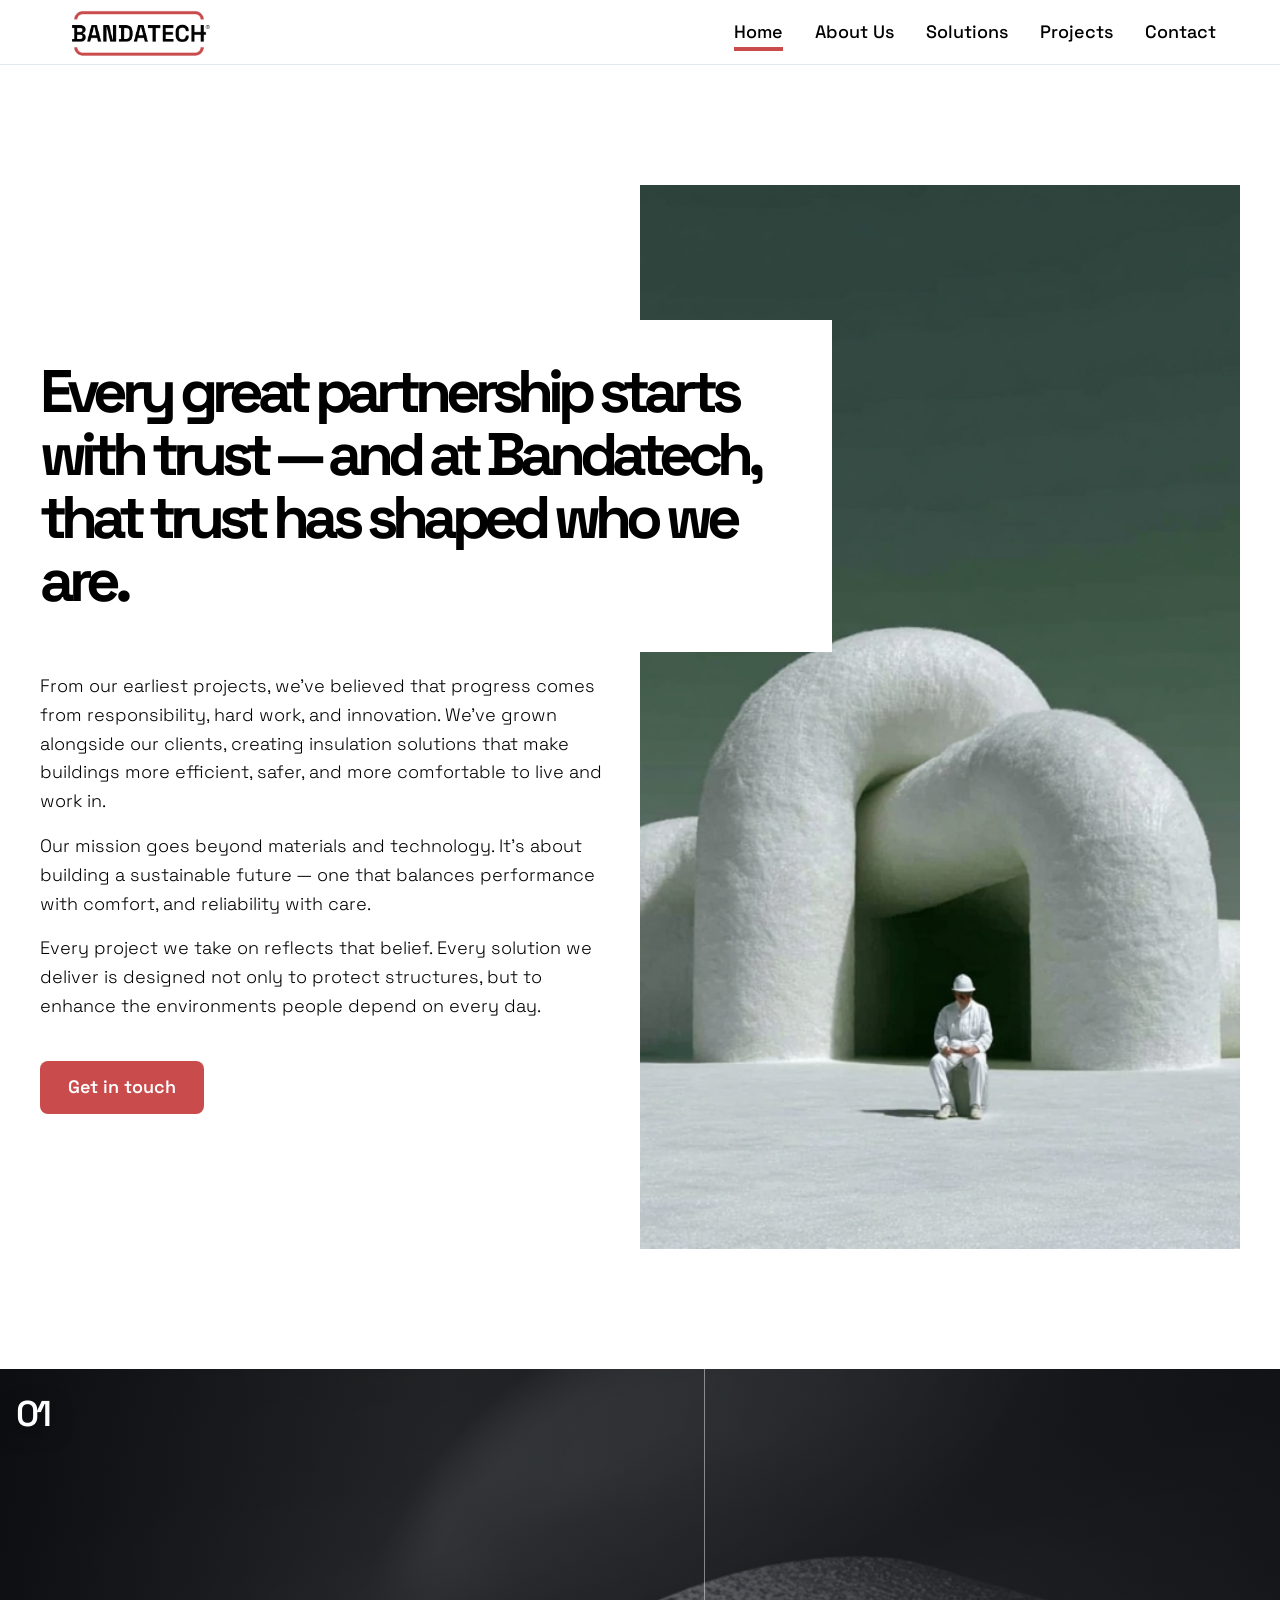
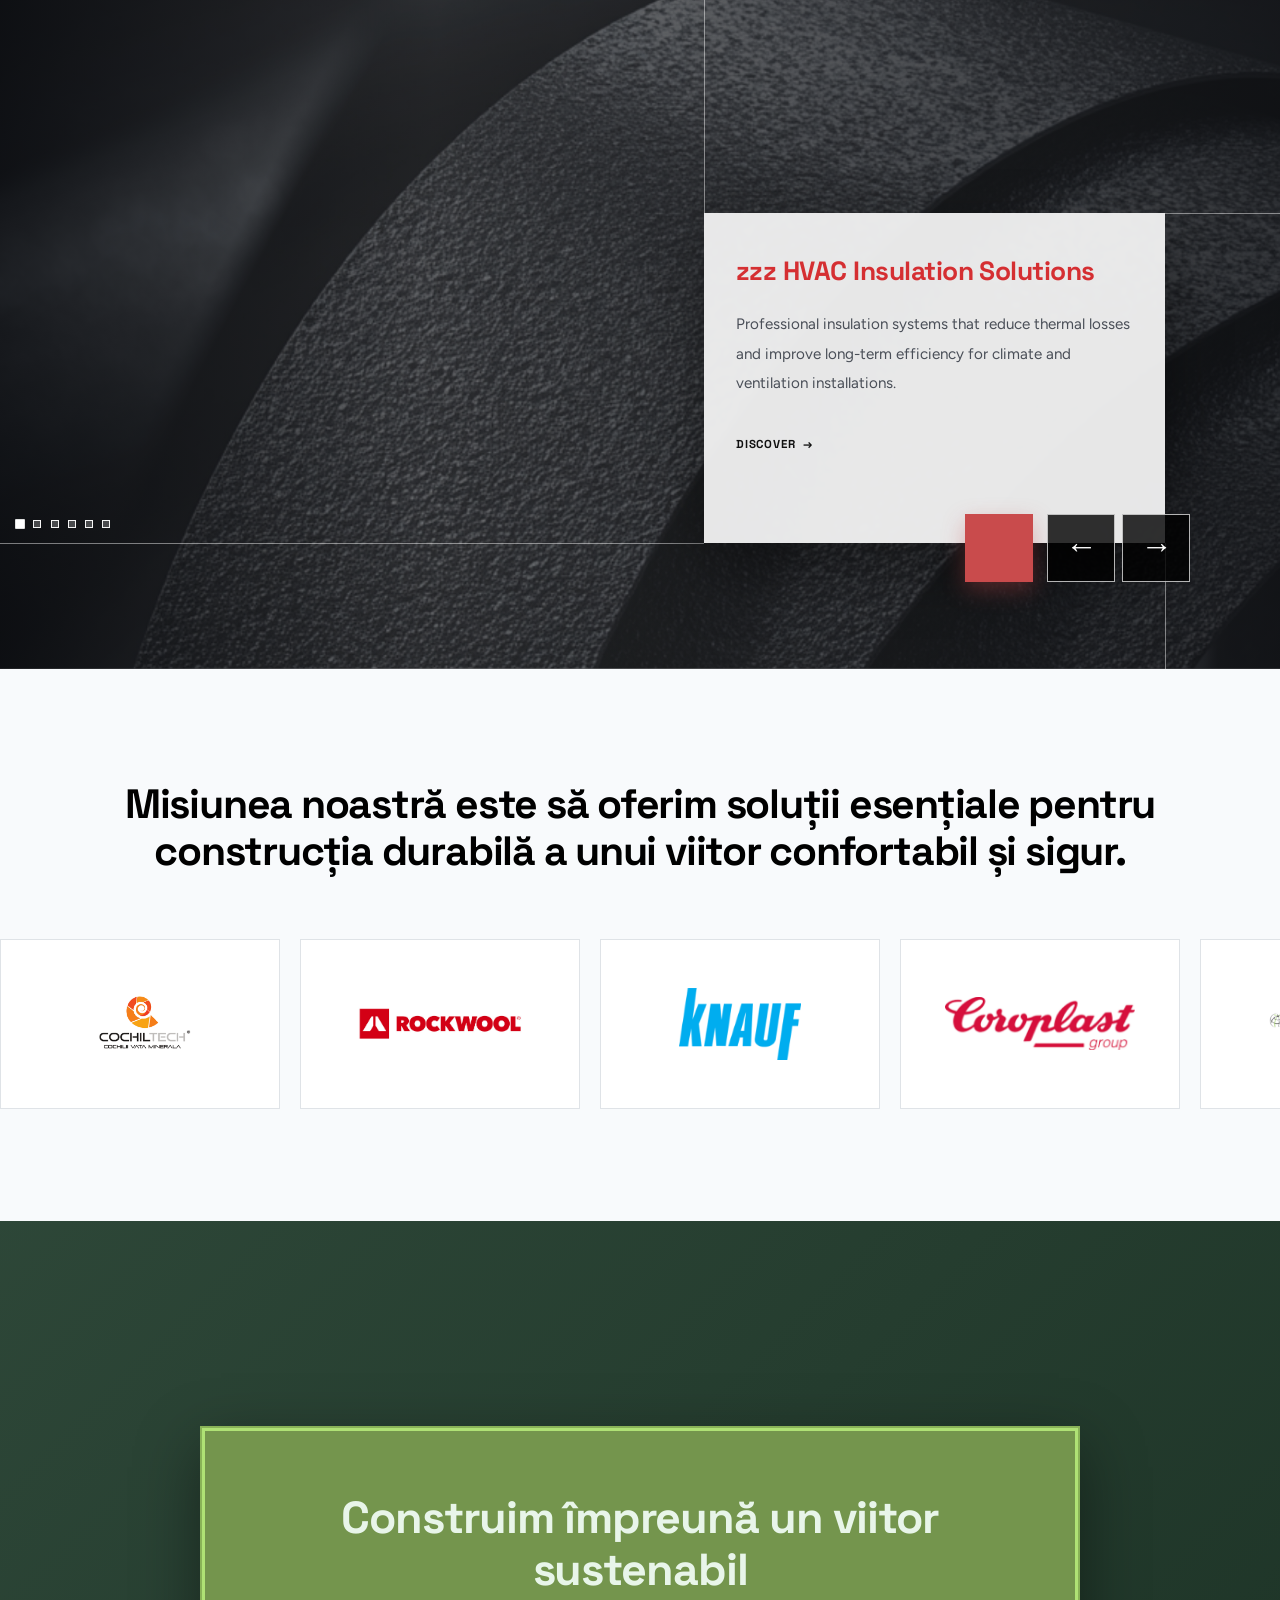
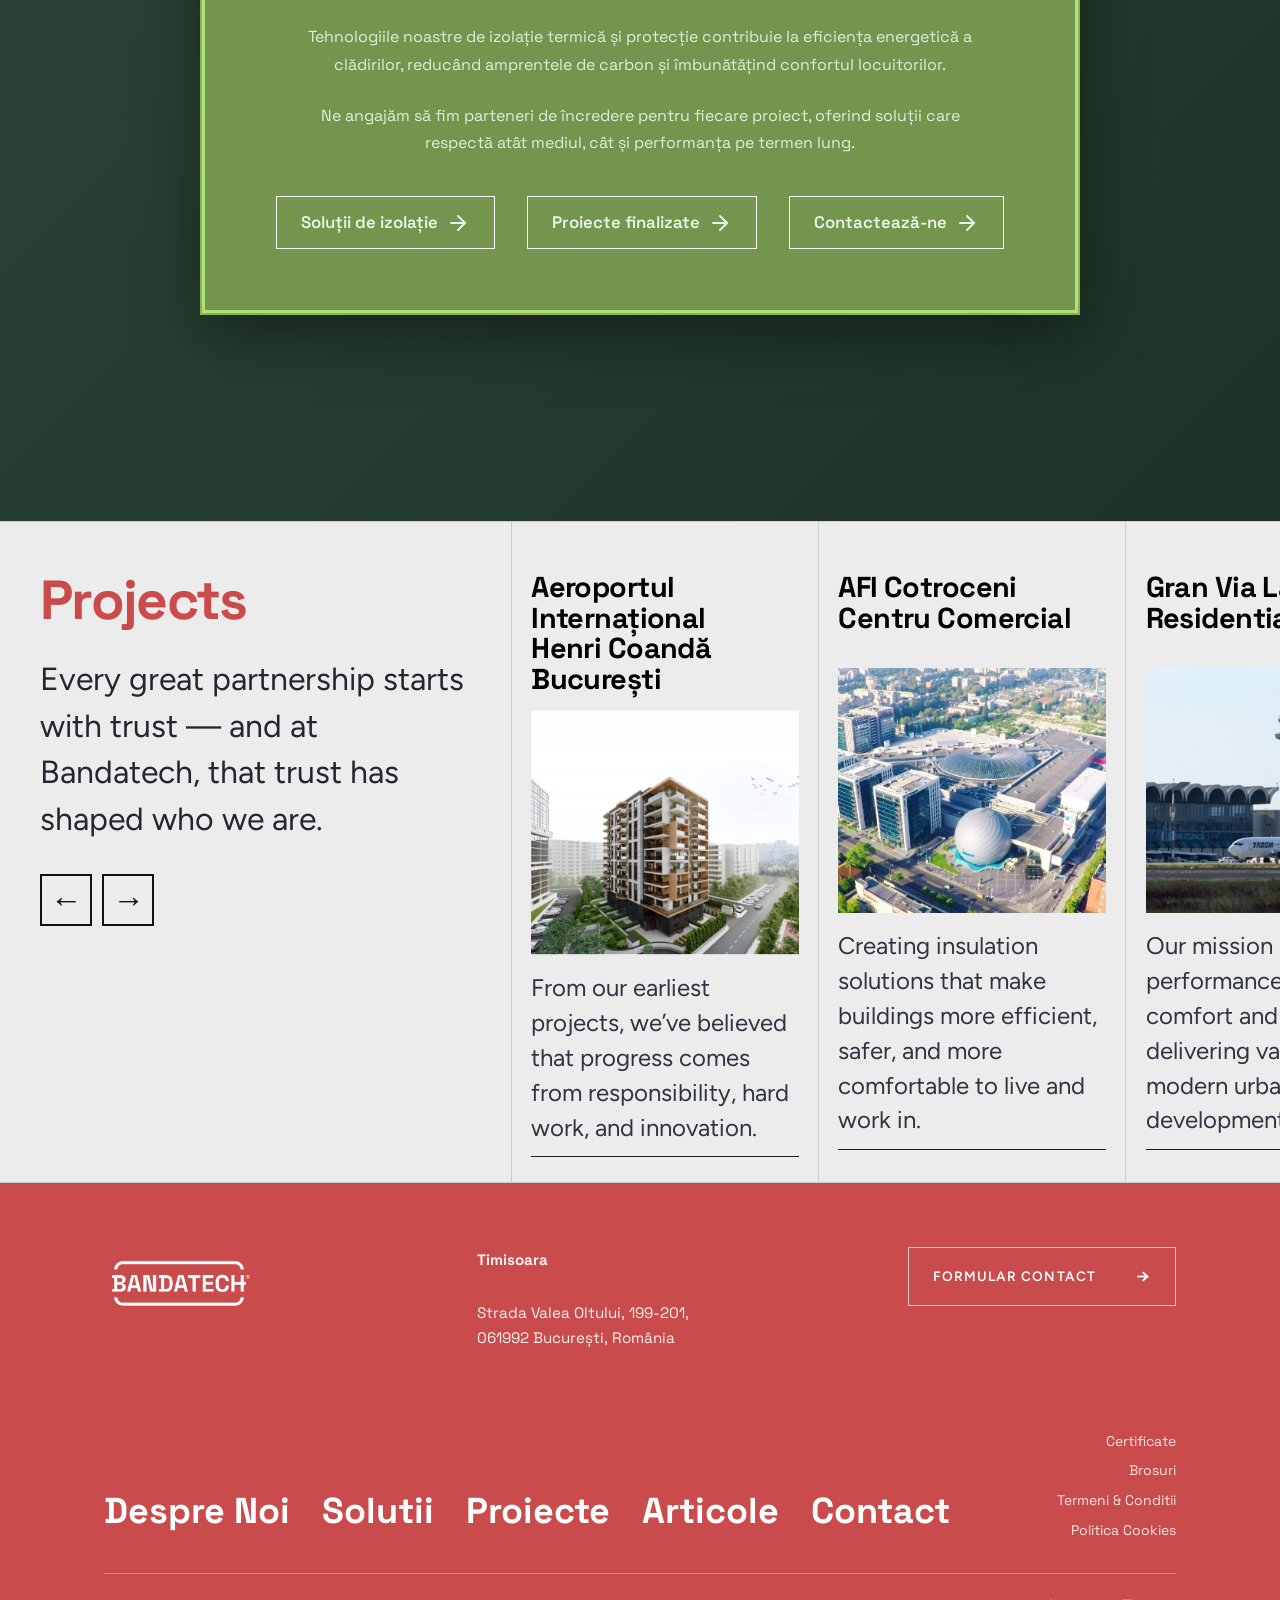
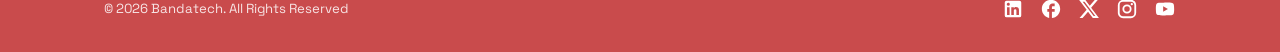
==== commit 1cf355fb: "Feb 23, 2026, 6:46 AM" ====
--- a/aboutus/index.html
+++ b/aboutus/index.html
@@ -24,11 +24,11 @@
           <img src="../assets/Logo-Bandatech.png" alt="Bandatech">
       </a>
       <ul class="nav-links">
-        <li><a href="/" class="selected">Home</a></li>
-        <li><a href="/aboutus">About Us</a></li>
-        <li><a href="/solutions">Solutions</a></li>
-        <li><a href="/projects">Projects</a></li>
-        <li><a href="/contact">Contact</a></li>
+        <li><a href="../" class="selected">Home</a></li>
+        <li><a href="../aboutus">About Us</a></li>
+        <li><a href="../solutions">Solutions</a></li>
+        <li><a href="../projects">Projects</a></li>
+        <li><a href="../contact">Contact</a></li>
       </ul>
     </nav>
   </header>
--- a/public/styles.css
+++ b/public/styles.css
@@ -1047,6 +1047,167 @@
   margin-bottom: 5rem;
 }
 
+
+/* =============================================
+   Projects Page - Solutions Catalog Slider
+   ============================================= */
+.catalog-solutions {
+  position: relative;
+  padding: 2.5rem 0 3.5rem;
+  background: #efefef;
+}
+
+.catalog-shell {
+  width: min(1360px, calc(100% - 8rem));
+  margin: 0 auto;
+}
+
+.catalog-slide {
+  display: none;
+  animation: catalogFadeIn 0.45s ease;
+}
+
+.catalog-slide.is-active {
+  display: block;
+}
+
+.catalog-hero {
+  display: grid;
+  grid-template-columns: minmax(320px, 1fr) minmax(420px, 1.15fr);
+  min-height: 430px;
+  border-radius: 0.7rem;
+  overflow: hidden;
+  background: #f4f4f4;
+}
+
+.catalog-hero-content {
+  padding: clamp(1.8rem, 4vw, 4.2rem);
+  display: flex;
+  flex-direction: column;
+  justify-content: center;
+  gap: 1rem;
+}
+
+.catalog-eyebrow {
+  font-size: var(--font-size-2x);
+  font-weight: 500;
+  color: var(--color-primary-dark);
+  text-transform: uppercase;
+  letter-spacing: 0.09em;
+}
+
+.catalog-title {
+  font-size: clamp(2rem, 3.4vw, 3.35rem);
+  letter-spacing: -0.03em;
+  line-height: 1.05;
+}
+
+.catalog-description {
+  max-width: 45ch;
+  font-family: var(--font-family);
+  font-size: 1.08rem;
+  line-height: 1.75;
+  color: rgba(0, 0, 0, 0.74);
+}
+
+.catalog-hero-image {
+  min-height: 100%;
+  background-size: cover;
+  background-position: center;
+}
+
+.catalog-products-grid {
+  margin-top: 1.35rem;
+  display: grid;
+  grid-template-columns: repeat(auto-fill, minmax(280px, 1fr));
+  gap: 1rem;
+}
+
+.catalog-product-card {
+  background: #f7f7f7;
+  border: 1px solid #e4e4e4;
+  border-radius: 0.55rem;
+  padding: 1rem;
+  min-height: 260px;
+  display: grid;
+  grid-template-rows: auto 140px auto;
+  align-content: start;
+  gap: 0.75rem;
+  transition: transform 0.22s ease, box-shadow 0.22s ease, border-color 0.22s ease;
+}
+
+.catalog-product-card:hover {
+  transform: translateY(-4px);
+  border-color: rgba(201, 75, 76, 0.34);
+  box-shadow: 0 14px 34px rgba(0, 0, 0, 0.08);
+}
+
+.catalog-product-title {
+  font-size: 1.5rem;
+  line-height: 1.15;
+}
+
+.catalog-product-image {
+  width: 100%;
+  height: 140px;
+  object-fit: cover;
+  border-radius: 0.35rem;
+  transition: transform 0.24s ease;
+}
+
+.catalog-product-card:hover .catalog-product-image {
+  transform: scale(1.03);
+}
+
+.catalog-product-text {
+  color: rgba(0, 0, 0, 0.7);
+  font-family: var(--font-family);
+  font-size: 0.94rem;
+  line-height: 1.55;
+}
+
+.catalog-nav-arrow {
+  position: fixed;
+  top: 52%;
+  width: 58px;
+  height: 58px;
+  border: 1px solid rgba(0, 0, 0, 0.7);
+  background: rgba(255, 255, 255, 0.84);
+  color: #111;
+  font-size: 2rem;
+  line-height: 1;
+  display: inline-flex;
+  align-items: center;
+  justify-content: center;
+  transform: translateY(-50%);
+  cursor: pointer;
+  z-index: 80;
+  transition: transform 0.2s ease, background-color 0.2s ease;
+}
+
+.catalog-nav-arrow:hover {
+  transform: translateY(-50%) scale(1.04);
+  background: #fff;
+}
+
+.catalog-nav-arrow--prev {
+  left: 1.5rem;
+}
+
+.catalog-nav-arrow--next {
+  right: 1.5rem;
+}
+
+@keyframes catalogFadeIn {
+  from {
+    opacity: 0;
+    transform: translateY(10px);
+  }
+  to {
+    opacity: 1;
+    transform: translateY(0);
+  }
+}
 .footer-logo img {
     max-height: 70px;
 }
@@ -1105,16 +1266,15 @@
 .footer-nav {
   display: flex;
   flex-wrap: wrap;
-  gap: 2.5rem;
+  gap: 2rem;
 }
 
 .footer-nav a {
   color: #ffffff;
   text-decoration: none;
   font-family: var(--font-family-h);
-  font-size: clamp(1.8rem, 3.2vw, 3rem);
+  font-size: clamp(1.5rem, 3vw, 2.25rem);
   font-weight: 700;
-  font-style: italic;
   transition: opacity 0.25s;
 }
 
@@ -1326,4 +1486,48 @@
     align-items: flex-start;
     gap: 1rem;
   }
-}
+
+  .catalog-shell {
+    width: calc(100% - 2.4rem);
+  }
+
+  .catalog-hero {
+    grid-template-columns: 1fr;
+    min-height: 0;
+  }
+
+  .catalog-hero-image {
+    min-height: 250px;
+  }
+
+  .catalog-title {
+    font-size: clamp(1.95rem, 9vw, 2.6rem);
+  }
+
+  .catalog-description {
+    font-size: 0.98rem;
+    line-height: 1.65;
+  }
+
+  .catalog-products-grid {
+    grid-template-columns: 1fr;
+  }
+
+  .catalog-product-card {
+    min-height: 0;
+  }
+
+  .catalog-nav-arrow {
+    width: 50px;
+    height: 50px;
+    font-size: 1.75rem;
+  }
+
+  .catalog-nav-arrow--prev {
+    left: 0.4rem;
+  }
+
+  .catalog-nav-arrow--next {
+    right: 0.4rem;
+  }
+}
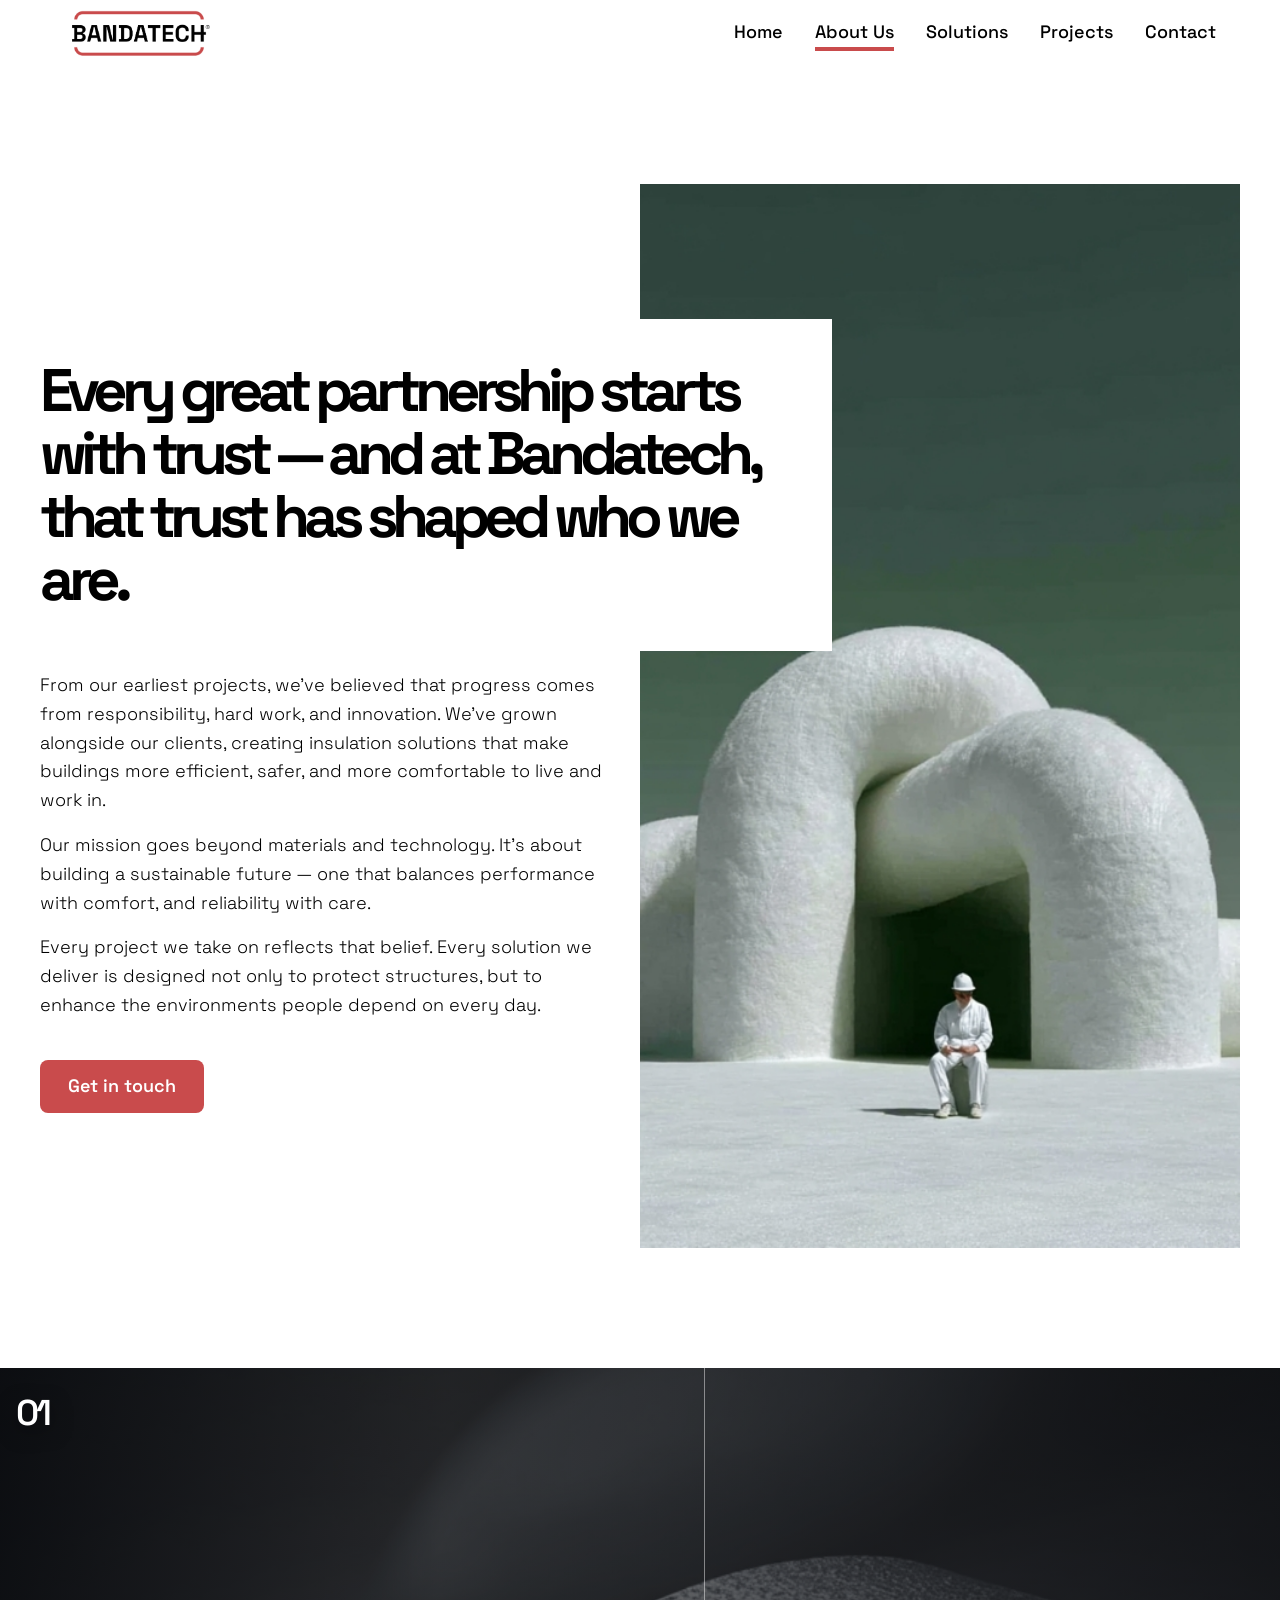
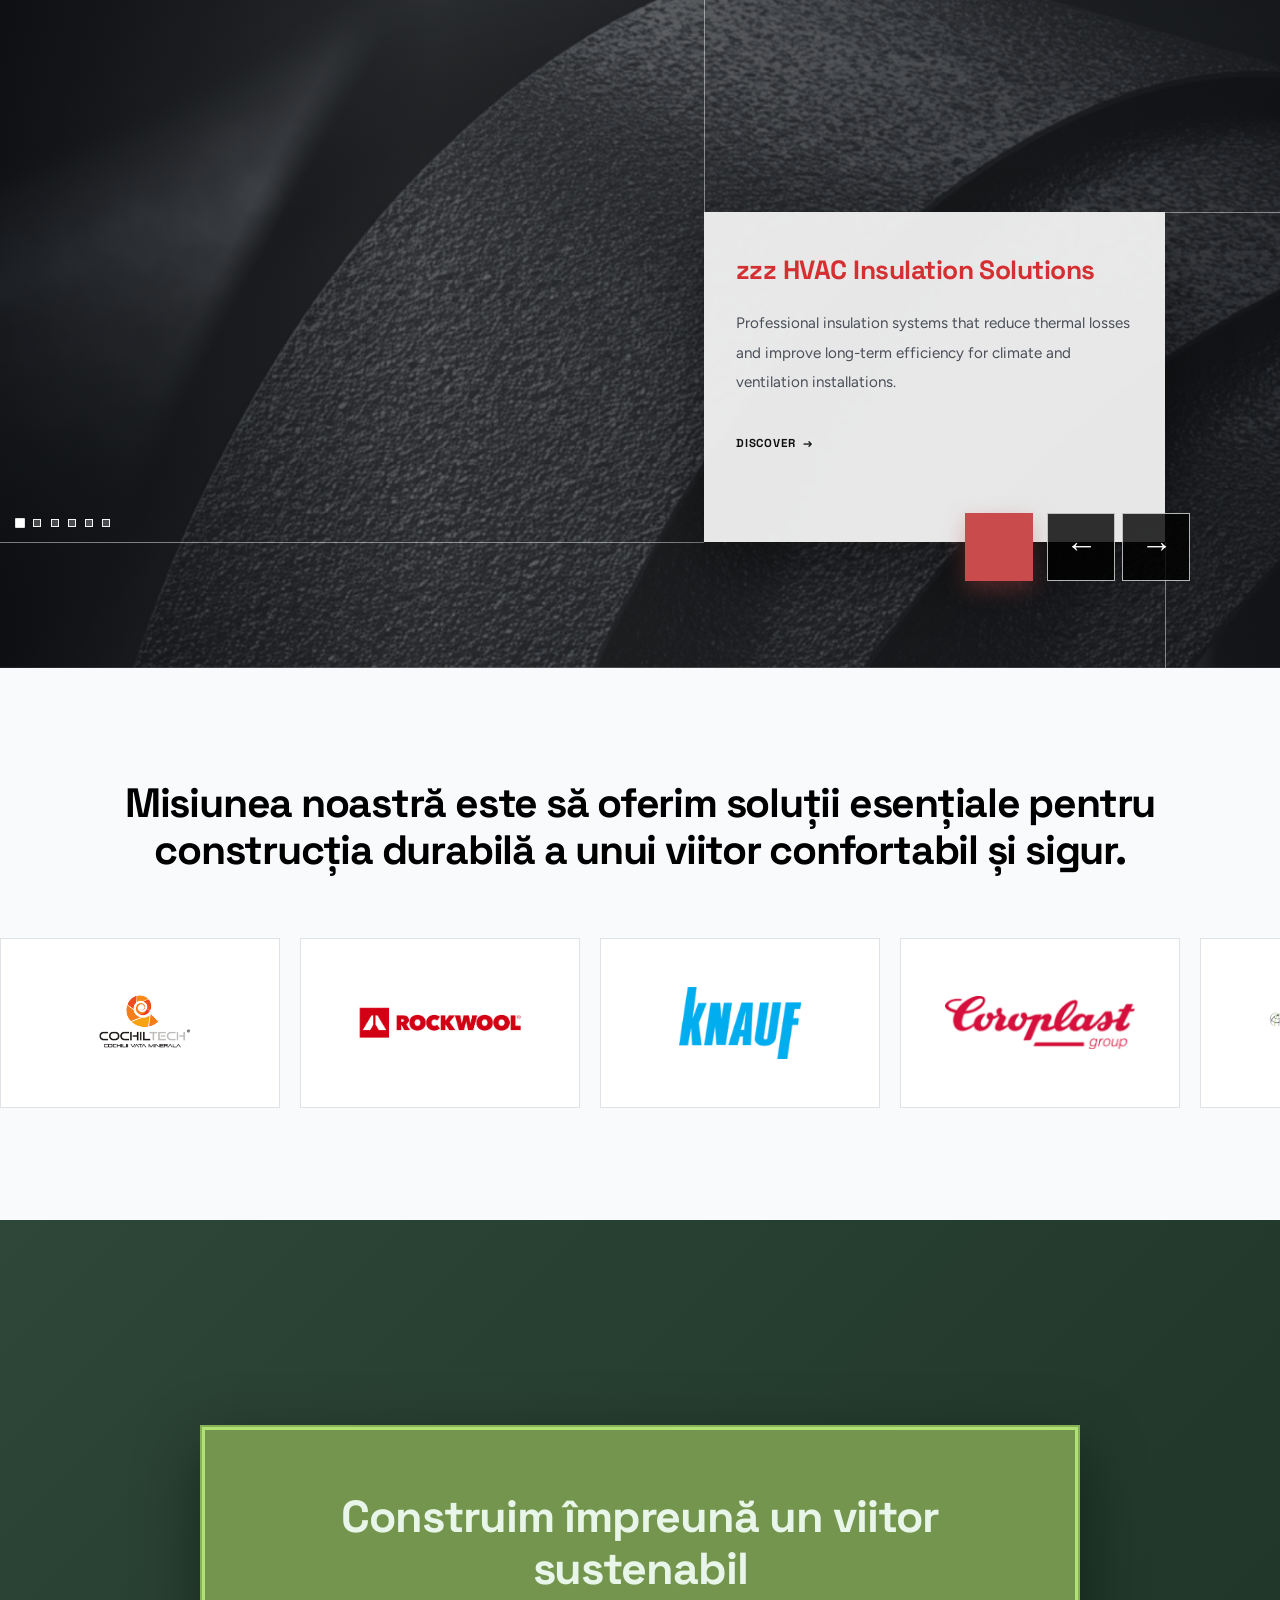
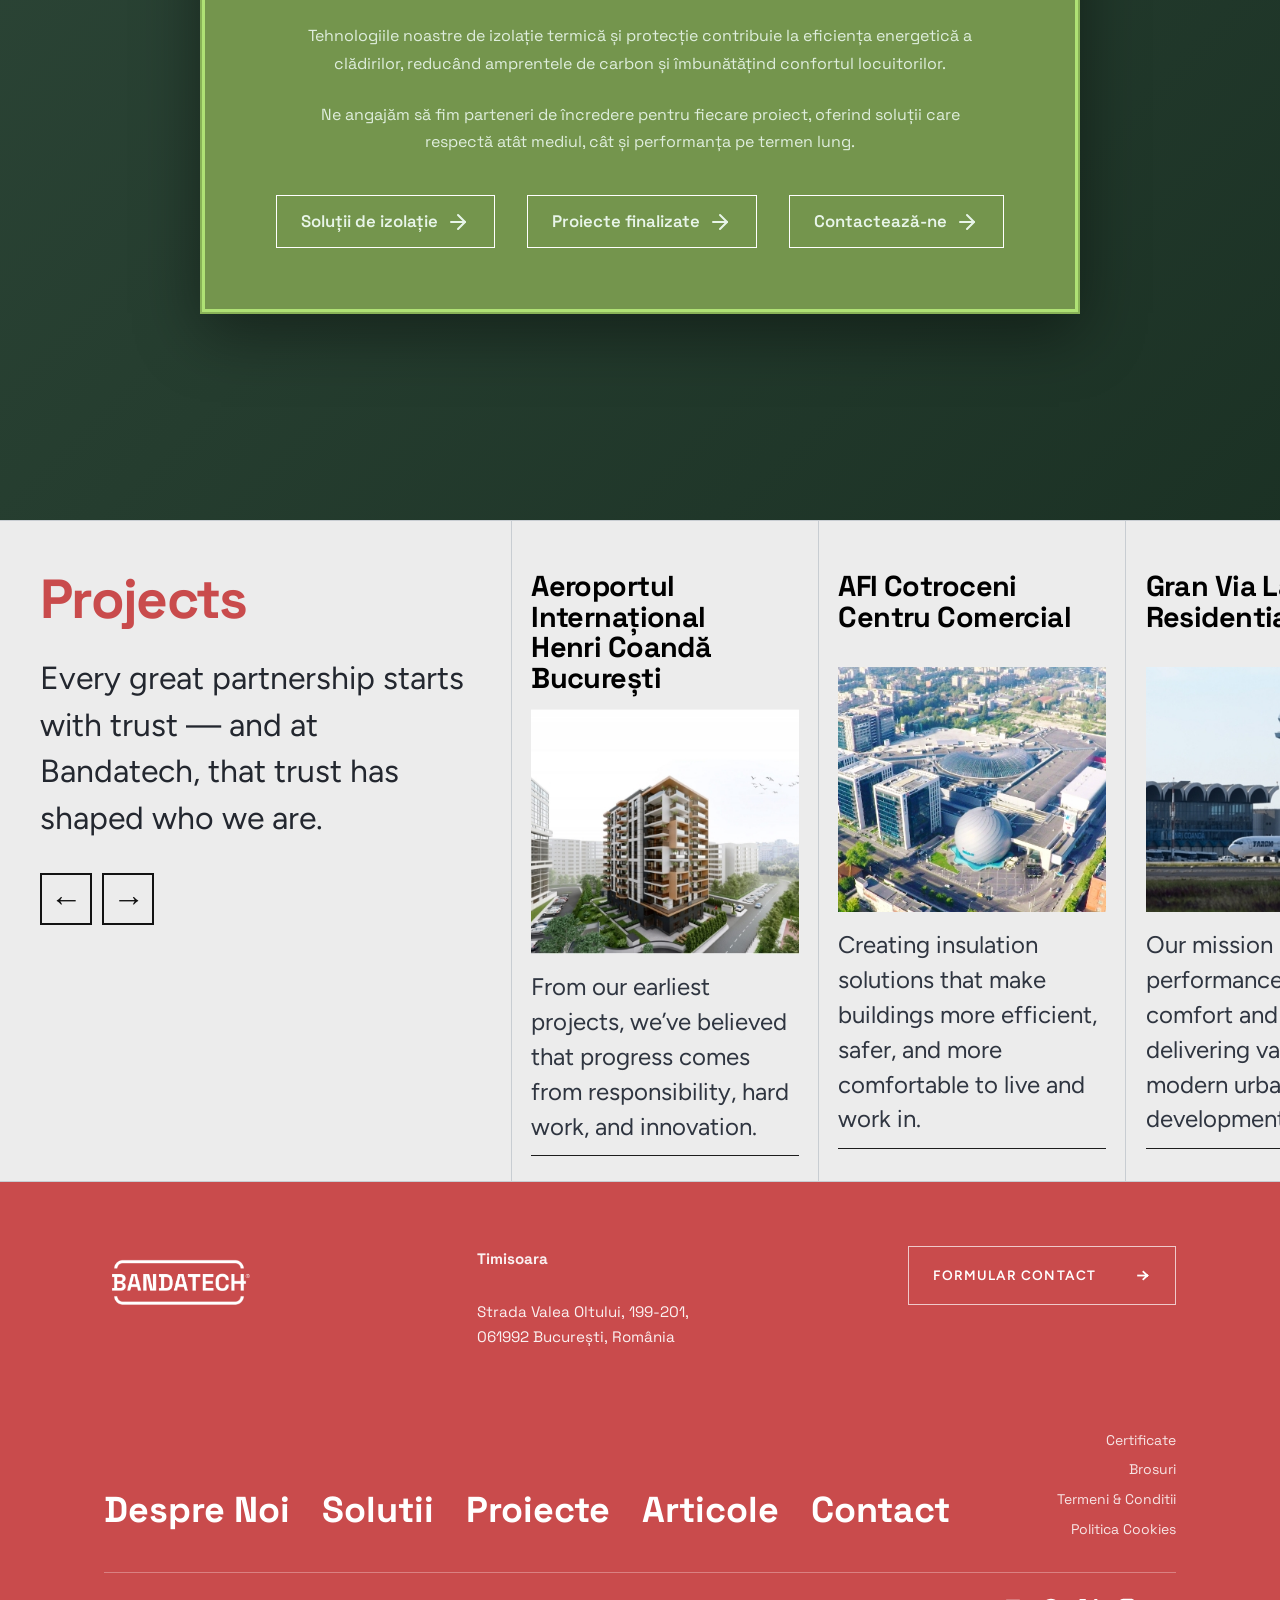
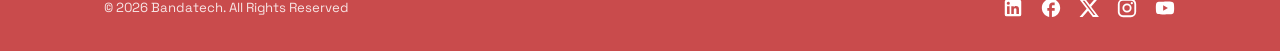
==== commit f6cfcd80: "Feb 23, 2026, 8:50 AM" ====
--- a/aboutus/index.html
+++ b/aboutus/index.html
@@ -20,12 +20,12 @@
   <!-- Navigation -->
   <header class="site-header">
     <nav class="nav container">
-      <a href="#" class="nav-logo">
+      <a href="../" class="nav-logo">
           <img src="../assets/Logo-Bandatech.png" alt="Bandatech">
       </a>
       <ul class="nav-links">
-        <li><a href="../" class="selected">Home</a></li>
-        <li><a href="../aboutus">About Us</a></li>
+        <li><a href="../" >Home</a></li>
+        <li><a href="../aboutus" class="selected">About Us</a></li>
         <li><a href="../solutions">Solutions</a></li>
         <li><a href="../projects">Projects</a></li>
         <li><a href="../contact">Contact</a></li>
--- a/public/styles.css
+++ b/public/styles.css
@@ -85,7 +85,7 @@
   top: 0;
   z-index: 100;
   background-color: var(--color-bg);
-  border-bottom: 1px solid var(--color-border);
+  /* border-bottom: 1px solid var(--color-border); */
 }
 
 .nav {
@@ -1053,31 +1053,80 @@
    ============================================= */
 .catalog-solutions {
   position: relative;
-  padding: 2.5rem 0 3.5rem;
-  background: #efefef;
+  padding: 3.5rem 0 3.5rem;
+  background: #fff;
 }
 
 .catalog-shell {
+  /* width: min(1360px, calc(100% - 8rem)); */
+  /* margin: 0 auto; */
+  position: relative;
+  overflow: hidden;
+}
+
+.catalog-slide {
+  position: absolute;
+  inset: 0;
+  opacity: 0;
+  visibility: hidden;
+  pointer-events: none;
+  transform: translateX(0);
+  transition: transform 5s cubic-bezier(0.2, 0.72, 0.2, 1), opacity 2s ease;
   width: min(1360px, calc(100% - 8rem));
   margin: 0 auto;
-}
-
-.catalog-slide {
-  display: none;
-  animation: catalogFadeIn 0.45s ease;
+  background: #E6E6E6;
+  padding: 40px;
+  border-radius: 20px;
 }
 
 .catalog-slide.is-active {
-  display: block;
+  position: relative;
+  opacity: 1;
+  visibility: visible;
+  pointer-events: auto;
+  z-index: 2;
+}
+
+.catalog-slide.is-entering,
+.catalog-slide.is-exiting {
+  opacity: 1;
+  visibility: visible;
+  pointer-events: none;
+}
+
+.catalog-slide.is-entering {
+  z-index: 3;
+}
+
+.catalog-slide.is-exiting {
+  z-index: 2;
+}
+
+.catalog-slide.is-enter-from-right {
+  transform: translateX(100%);
+}
+
+.catalog-slide.is-enter-from-left {
+  transform: translateX(-100%);
+}
+
+.catalog-slide.is-exit-to-left {
+  transform: translateX(-100%);
+}
+
+.catalog-slide.is-exit-to-right {
+  transform: translateX(100%);
 }
 
 .catalog-hero {
   display: grid;
   grid-template-columns: minmax(320px, 1fr) minmax(420px, 1.15fr);
   min-height: 430px;
-  border-radius: 0.7rem;
+  border-radius: 20px 20px 0 0;
   overflow: hidden;
-  background: #f4f4f4;
+  /* background: #f4f4f4; */
+  margin: -40px -40px 40px;
+  overflow: visible;
 }
 
 .catalog-hero-content {
@@ -1094,6 +1143,7 @@
   color: var(--color-primary-dark);
   text-transform: uppercase;
   letter-spacing: 0.09em;
+  margin-bottom: 6rem;
 }
 
 .catalog-title {
@@ -1111,28 +1161,23 @@
 }
 
 .catalog-hero-image {
-  min-height: 100%;
+  min-height: 125%;
   background-size: cover;
-  background-position: center;
+  background-position: top right;
+  background-repeat: no-repeat;
 }
 
 .catalog-products-grid {
   margin-top: 1.35rem;
   display: grid;
-  grid-template-columns: repeat(auto-fill, minmax(280px, 1fr));
+  grid-template-columns: repeat(auto-fill, minmax(380px, 1fr));
   gap: 1rem;
 }
 
 .catalog-product-card {
-  background: #f7f7f7;
-  border: 1px solid #e4e4e4;
-  border-radius: 0.55rem;
-  padding: 1rem;
-  min-height: 260px;
-  display: grid;
-  grid-template-rows: auto 140px auto;
-  align-content: start;
-  gap: 0.75rem;
+  background: #fff;
+  border-radius: 30px;
+  position: relative;
   transition: transform 0.22s ease, box-shadow 0.22s ease, border-color 0.22s ease;
 }
 
@@ -1145,18 +1190,24 @@
 .catalog-product-title {
   font-size: 1.5rem;
   line-height: 1.15;
+  padding: 30px 30px 0;
+  position: relative;
+  z-index: 100;
 }
 
 .catalog-product-image {
-  width: 100%;
-  height: 140px;
+  width: 50%;
   object-fit: cover;
-  border-radius: 0.35rem;
+  border-radius: 0 0 0 30px;
   transition: transform 0.24s ease;
+  position: absolute;
+  bottom: 0;
+  left: 0;
+  transform-origin: bottom left;
 }
 
 .catalog-product-card:hover .catalog-product-image {
-  transform: scale(1.03);
+  transform: scale(1.1);
 }
 
 .catalog-product-text {
@@ -1164,11 +1215,14 @@
   font-family: var(--font-family);
   font-size: 0.94rem;
   line-height: 1.55;
+  padding: 30px 30px 30px calc(50% + 10px);
+  position: relative;
+  z-index: 100;
 }
 
 .catalog-nav-arrow {
   position: fixed;
-  top: 52%;
+  top: 30%;
   width: 58px;
   height: 58px;
   border: 1px solid rgba(0, 0, 0, 0.7);
@@ -1183,6 +1237,7 @@
   cursor: pointer;
   z-index: 80;
   transition: transform 0.2s ease, background-color 0.2s ease;
+  padding-bottom: 4px;
 }
 
 .catalog-nav-arrow:hover {
@@ -1196,17 +1251,6 @@
 
 .catalog-nav-arrow--next {
   right: 1.5rem;
-}
-
-@keyframes catalogFadeIn {
-  from {
-    opacity: 0;
-    transform: translateY(10px);
-  }
-  to {
-    opacity: 1;
-    transform: translateY(0);
-  }
 }
 .footer-logo img {
     max-height: 70px;
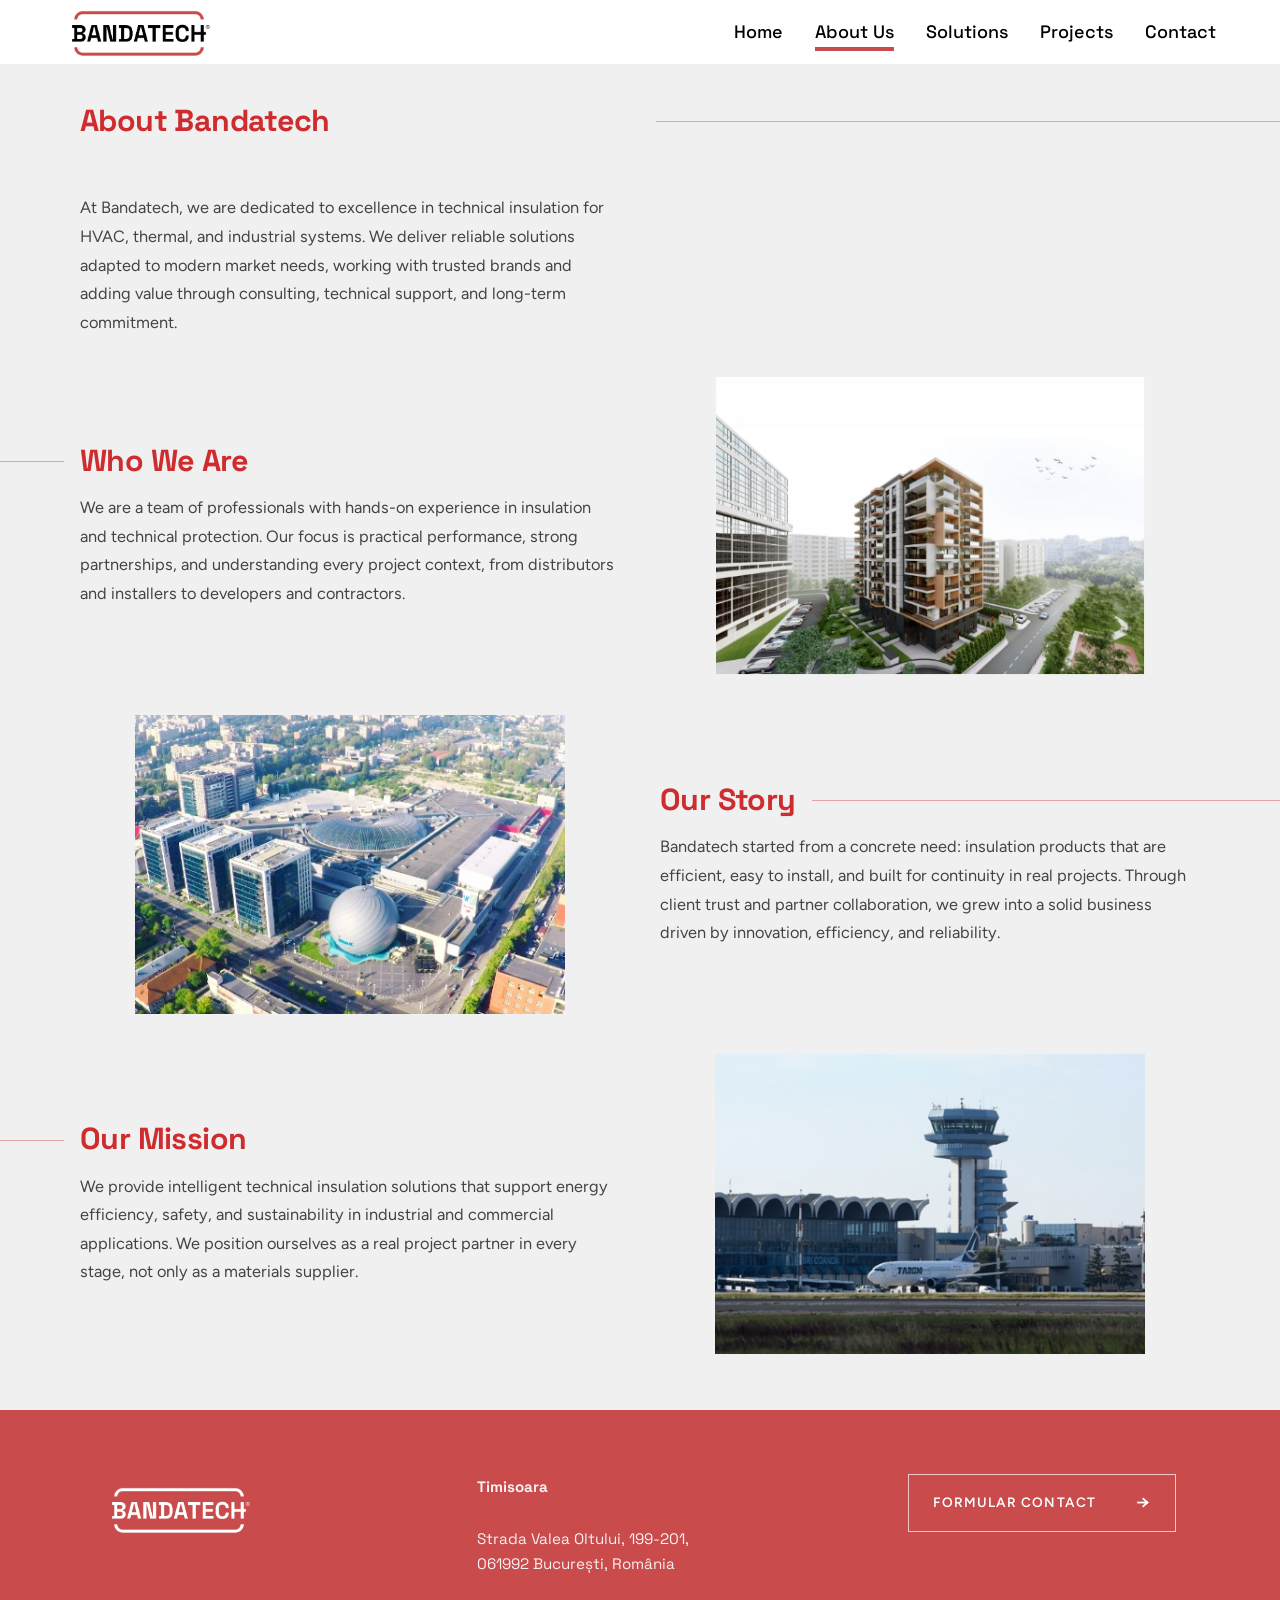
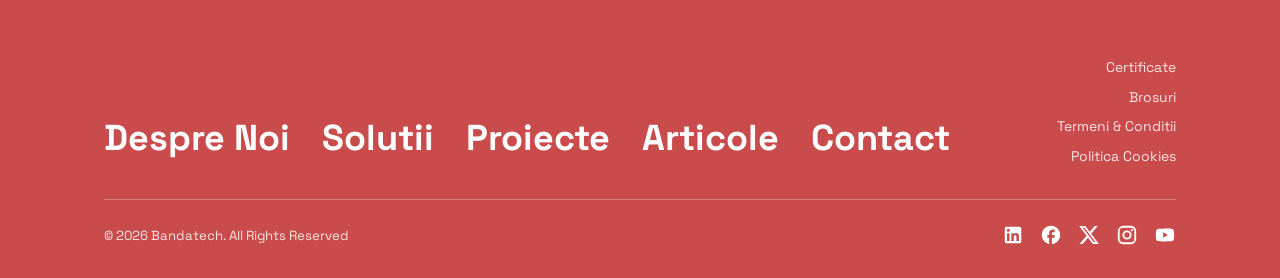
==== commit e3c7b981: "Feb 23, 2026, 8:55 AM" ====
--- a/aboutus/index.html
+++ b/aboutus/index.html
@@ -34,241 +34,39 @@
   </header>
 
   <main>
-
-    <!-- Hero -->
-    <section class="hero">
-      <div class="hero-content">
-          <div>
-            <h1 class="hero-title">Every great partnership starts with trust — and at Bandatech, that trust has shaped who we are.</h1>
-            <p class="hero-subtitle">From our earliest projects, we’ve believed that progress comes from responsibility, hard work, and innovation. We’ve grown alongside our clients, creating insulation solutions that make buildings more efficient, safer, and more comfortable to live and work in.</p>
-            <p class="hero-subtitle">Our mission goes beyond materials and technology. It’s about building a sustainable future — one that balances performance with comfort, and reliability with care.</p>
-            <p class="hero-subtitle">Every project we take on reflects that belief. Every solution we deliver is designed not only to protect structures, but to enhance the environments people depend on every day.</p>
-            <a href="#contact" class="btn btn--primary">Get in touch</a>
+    <section id="about-us">
+      <div class="about-us-shell">
+        <div class="about-us-item about-us-item--line-right">
+          <h2 class="about-us-heading">About Bandatech</h2>
+          <p class="about-us-copy">At Bandatech, we are dedicated to excellence in technical insulation for HVAC, thermal, and industrial systems. We deliver reliable solutions adapted to modern market needs, working with trusted brands and adding value through consulting, technical support, and long-term commitment.</p>
+        </div>
+
+        <div class="about-us-item about-us-item--line-left about-us-item--image-right">
+          <div class="about-us-content">
+            <h2 class="about-us-heading">Who We Are</h2>
+            <p class="about-us-copy">We are a team of professionals with hands-on experience in insulation and technical protection. Our focus is practical performance, strong partnerships, and understanding every project context, from distributors and installers to developers and contractors.</p>
           </div>
-      </div>
-      <div class="hero-img">
+          <img src="../assets/project_1.jpg" alt="Industrial piping installation" class="about-us-image">
+        </div>
+
+        <div class="about-us-item about-us-item--line-right about-us-item--image-left">
+          <img src="../assets/project_2.jpg" alt="Modern building under development" class="about-us-image">
+          <div class="about-us-content">
+            <h2 class="about-us-heading">Our Story</h2>
+            <p class="about-us-copy">Bandatech started from a concrete need: insulation products that are efficient, easy to install, and built for continuity in real projects. Through client trust and partner collaboration, we grew into a solid business driven by innovation, efficiency, and reliability.</p>
+          </div>
+        </div>
+
+        <div class="about-us-item about-us-item--line-left about-us-item--image-right">
+          <div class="about-us-content">
+            <h2 class="about-us-heading">Our Mission</h2>
+            <p class="about-us-copy">We provide intelligent technical insulation solutions that support energy efficiency, safety, and sustainability in industrial and commercial applications. We position ourselves as a real project partner in every stage, not only as a materials supplier.</p>
+          </div>
+          <img src="../assets/project_3.jpg" alt="Architectural concept and engineering" class="about-us-image">
+        </div>
       </div>
     </section>
-
-
-    <!-- Solutions Slider -->
-    <section id="solutions-slider" class="slider" aria-label="Solutions showcase slider">
-      <div class="slider-viewport">
-        <div class="slider-slides" data-slider-slides>
-          <article class="slider-slide is-active" data-index="0" aria-hidden="false" style="--slide-bg: url('../assets/slider_1.jpg'); --slide-overlay: linear-gradient(92deg, rgba(2, 4, 8, 0.82) 0%, rgba(2, 4, 8, 0.44) 34%, rgba(2, 4, 8, 0.72) 100%); --ui-line-color: rgba(255, 255, 255, 0.45); --ui-counter-color: #ffffff; --ui-counter-shadow: 0 6px 20px rgba(0, 0, 0, 0.5); --ui-dot-border: rgba(255, 255, 255, 0.95); --ui-dot-bg: rgba(255, 255, 255, 0.24); --ui-dot-active-bg: #ffffff; --ui-dot-active-border: #ffffff; --ui-arrow-border: rgba(255, 255, 255, 0.7); --ui-arrow-bg: rgba(255, 255, 255, 0.1); --ui-arrow-color: #ffffff; --ui-arrow-hover-bg: rgba(255, 255, 255, 0.22); --ui-accent-bg: #c94b4c; --ui-accent-shadow: 0 8px 22px rgba(201, 75, 76, 0.35); --panel-bg: rgba(245, 245, 245, 0.94); --panel-text: #111111; --panel-title: #d52f32; --panel-copy: #4a4f58; --panel-cta: #111111; --panel-shadow: 0 26px 58px rgba(0, 0, 0, 0.4);">
-            <div class="slider-panel">
-              <h3 class="slider-title">zzz HVAC Insulation Solutions</h3>
-              <p class="slider-copy">Professional insulation systems that reduce thermal losses and improve long-term efficiency for climate and ventilation installations.</p>
-              <a href="#contact" class="slider-cta">Discover</a>
-            </div>
-          </article>
-          <article class="slider-slide" data-index="1" aria-hidden="true" style="--slide-bg: url('../assets/slider_2.jpg'); --slide-overlay: linear-gradient(92deg, rgba(255, 255, 255, 0.8) 0%, rgba(255, 255, 255, 0.62) 34%, rgba(255, 255, 255, 0.76) 100%); --ui-line-color: rgba(216, 41, 47, 0.78); --ui-counter-color: #0d0d0d; --ui-counter-shadow: none; --ui-dot-border: #141414; --ui-dot-bg: rgba(0, 0, 0, 0.18); --ui-dot-active-bg: #d8292f; --ui-dot-active-border: #d8292f; --ui-arrow-border: #111111; --ui-arrow-bg: rgba(0, 0, 0, 0); --ui-arrow-color: #111111; --ui-arrow-hover-bg: rgba(0, 0, 0, 0.08); --ui-accent-bg: #000000; --ui-accent-shadow: none; --panel-bg: #d8292f; --panel-text: #ffffff; --panel-title: #ffffff; --panel-copy: rgba(255, 255, 255, 0.92); --panel-cta: #ffffff; --panel-shadow: 0 18px 38px rgba(216, 41, 47, 0.26);">
-            <div class="slider-panel">
-              <h3 class="slider-title">Protecții Mecanice</h3>
-              <p class="slider-copy">Durable solutions for hot and cold pipes, designed to support safer operation and lower maintenance costs in industrial environments.</p>
-              <a href="#contact" class="slider-cta">Discover</a>
-            </div>
-          </article>
-          <article class="slider-slide" data-index="2" aria-hidden="true" style="--slide-bg: url('../assets/slider_3.jpg'); --slide-overlay: linear-gradient(92deg, rgba(2, 4, 8, 0.8) 0%, rgba(2, 4, 8, 0.44) 34%, rgba(2, 4, 8, 0.72) 100%); --ui-line-color: rgba(255, 255, 255, 0.45); --ui-counter-color: #ffffff; --ui-counter-shadow: 0 6px 20px rgba(0, 0, 0, 0.5); --ui-dot-border: rgba(255, 255, 255, 0.95); --ui-dot-bg: rgba(255, 255, 255, 0.24); --ui-dot-active-bg: #ffffff; --ui-dot-active-border: #ffffff; --ui-arrow-border: rgba(255, 255, 255, 0.7); --ui-arrow-bg: rgba(255, 255, 255, 0.1); --ui-arrow-color: #ffffff; --ui-arrow-hover-bg: rgba(255, 255, 255, 0.22); --ui-accent-bg: #c94b4c; --ui-accent-shadow: 0 8px 22px rgba(201, 75, 76, 0.35); --panel-bg: rgba(245, 245, 245, 0.94); --panel-text: #111111; --panel-title: #d52f32; --panel-copy: #4a4f58; --panel-cta: #111111; --panel-shadow: 0 26px 58px rgba(0, 0, 0, 0.4);">
-            <div class="slider-panel">
-              <h3 class="slider-title">Building Envelope Efficiency</h3>
-              <p class="slider-copy">Smart insulation concepts that keep indoor environments comfortable while helping projects meet modern energy targets.</p>
-              <a href="#contact" class="slider-cta">Discover</a>
-            </div>
-          </article>
-          <article class="slider-slide" data-index="3" aria-hidden="true" style="--slide-bg: url('../assets/slider_4.jpg'); --slide-overlay: linear-gradient(92deg, rgba(2, 4, 8, 0.8) 0%, rgba(2, 4, 8, 0.44) 34%, rgba(2, 4, 8, 0.72) 100%); --ui-line-color: rgba(255, 255, 255, 0.45); --ui-counter-color: #ffffff; --ui-counter-shadow: 0 6px 20px rgba(0, 0, 0, 0.5); --ui-dot-border: rgba(255, 255, 255, 0.95); --ui-dot-bg: rgba(255, 255, 255, 0.24); --ui-dot-active-bg: #ffffff; --ui-dot-active-border: #ffffff; --ui-arrow-border: rgba(255, 255, 255, 0.7); --ui-arrow-bg: rgba(255, 255, 255, 0.1); --ui-arrow-color: #ffffff; --ui-arrow-hover-bg: rgba(255, 255, 255, 0.22); --ui-accent-bg: #c94b4c; --ui-accent-shadow: 0 8px 22px rgba(201, 75, 76, 0.35); --panel-bg: rgba(245, 245, 245, 0.94); --panel-text: #111111; --panel-title: #d52f32; --panel-copy: #4a4f58; --panel-cta: #111111; --panel-shadow: 0 26px 58px rgba(0, 0, 0, 0.4);">
-            <div class="slider-panel">
-              <h3 class="slider-title">Acoustic Comfort Systems</h3>
-              <p class="slider-copy">Acoustic insulation options that reduce noise transfer in offices, technical rooms, and mixed-use buildings.</p>
-              <a href="#contact" class="slider-cta">Discover</a>
-            </div>
-          </article>
-          <article class="slider-slide" data-index="4" aria-hidden="true" style="--slide-bg: url('../assets/slider_5.jpg'); --slide-overlay: linear-gradient(92deg, rgba(2, 4, 8, 0.8) 0%, rgba(2, 4, 8, 0.44) 34%, rgba(2, 4, 8, 0.72) 100%); --ui-line-color: rgba(255, 255, 255, 0.45); --ui-counter-color: #ffffff; --ui-counter-shadow: 0 6px 20px rgba(0, 0, 0, 0.5); --ui-dot-border: rgba(255, 255, 255, 0.95); --ui-dot-bg: rgba(255, 255, 255, 0.24); --ui-dot-active-bg: #ffffff; --ui-dot-active-border: #ffffff; --ui-arrow-border: rgba(255, 255, 255, 0.7); --ui-arrow-bg: rgba(255, 255, 255, 0.1); --ui-arrow-color: #ffffff; --ui-arrow-hover-bg: rgba(255, 255, 255, 0.22); --ui-accent-bg: #c94b4c; --ui-accent-shadow: 0 8px 22px rgba(201, 75, 76, 0.35); --panel-bg: rgba(245, 245, 245, 0.94); --panel-text: #111111; --panel-title: #d52f32; --panel-copy: #4a4f58; --panel-cta: #111111; --panel-shadow: 0 26px 58px rgba(0, 0, 0, 0.4);">
-            <div class="slider-panel">
-              <h3 class="slider-title">Fire-Safe Thermal Layers</h3>
-              <p class="slider-copy">Materials selected to support thermal performance and fire safety requirements for complex commercial installations.</p>
-              <a href="#contact" class="slider-cta">Discover</a>
-            </div>
-          </article>
-          <article class="slider-slide" data-index="5" aria-hidden="true" style="--slide-bg: url('../assets/slider_6.jpg'); --slide-overlay: linear-gradient(92deg, rgba(2, 4, 8, 0.8) 0%, rgba(2, 4, 8, 0.44) 34%, rgba(2, 4, 8, 0.72) 100%); --ui-line-color: rgba(255, 255, 255, 0.45); --ui-counter-color: #ffffff; --ui-counter-shadow: 0 6px 20px rgba(0, 0, 0, 0.5); --ui-dot-border: rgba(255, 255, 255, 0.95); --ui-dot-bg: rgba(255, 255, 255, 0.24); --ui-dot-active-bg: #ffffff; --ui-dot-active-border: #ffffff; --ui-arrow-border: rgba(255, 255, 255, 0.7); --ui-arrow-bg: rgba(255, 255, 255, 0.1); --ui-arrow-color: #ffffff; --ui-arrow-hover-bg: rgba(255, 255, 255, 0.22); --ui-accent-bg: #c94b4c; --ui-accent-shadow: 0 8px 22px rgba(201, 75, 76, 0.35); --panel-bg: rgba(245, 245, 245, 0.94); --panel-text: #111111; --panel-title: #d52f32; --panel-copy: #4a4f58; --panel-cta: #111111; --panel-shadow: 0 26px 58px rgba(0, 0, 0, 0.4);">
-            <div class="slider-panel">
-              <h3 class="slider-title">Retrofit Modernization</h3>
-              <p class="slider-copy">Upgrade existing systems with precision-fit insulation that improves reliability and extends service life.</p>
-              <a href="#contact" class="slider-cta">Discover</a>
-            </div>
-          </article>
-        </div>
-
-        <span class="slider-counter" data-slider-counter>01</span>
-
-        <div class="slider-indicators" data-slider-indicators aria-label="Slide indicators">
-          <button class="slider-indicator is-active" type="button" aria-label="Go to slide 1" data-go-to="0"></button>
-          <button class="slider-indicator" type="button" aria-label="Go to slide 2" data-go-to="1"></button>
-          <button class="slider-indicator" type="button" aria-label="Go to slide 3" data-go-to="2"></button>
-          <button class="slider-indicator" type="button" aria-label="Go to slide 4" data-go-to="3"></button>
-          <button class="slider-indicator" type="button" aria-label="Go to slide 5" data-go-to="4"></button>
-          <button class="slider-indicator" type="button" aria-label="Go to slide 6" data-go-to="5"></button>
-        </div>
-
-        <div class="slider-nav" aria-label="Slider navigation">
-          <button class="slider-arrow" type="button" data-prev aria-label="Previous slide">&#8592;</button>
-          <button class="slider-arrow" type="button" data-next aria-label="Next slide">&#8594;</button>
-        </div>
-
-        <div class="slider-connectors" aria-hidden="true">
-          <span class="slider-connector slider-connector--tl"></span>
-          <span class="slider-connector slider-connector--tr"></span>
-          <span class="slider-connector slider-connector--bl"></span>
-          <span class="slider-connector slider-connector--br"></span>
-        </div>
-      </div>
-    </section>
-    
-    <!-- About -->
-    <section id="about" class="section section--light">
-      <div class="">
-        <h2 class="section-title about-title">Misiunea noastră este să oferim soluții esențiale pentru construcția durabilă a unui viitor confortabil și sigur.</h2>
-        <div class="logo-slider" aria-label="Partner logos">
-          <div class="logo-track">
-            <div class="logo-item"><img src="../assets/logo_cochiltech.png" alt="Cochiltech"></div>
-            <div class="logo-item"><img src="../assets/logo_rockwool.png" alt="Rockwool"></div>
-            <div class="logo-item"><img src="../assets/logo_knauf.png" alt="Knauf"></div>
-            <div class="logo-item"><img src="../assets/logo_coroplast.png" alt="Coroplast"></div>
-            <div class="logo-item"><img src="../assets/logo_armacell.png" alt="Armacell"></div>
-
-            <div class="logo-item"><img src="../assets/logo_cochiltech.png" alt="Cochiltech"></div>
-            <div class="logo-item"><img src="../assets/logo_rockwool.png" alt="Rockwool"></div>
-            <div class="logo-item"><img src="../assets/logo_knauf.png" alt="Knauf"></div>
-            <div class="logo-item"><img src="../assets/logo_coroplast.png" alt="Coroplast"></div>
-            <div class="logo-item"><img src="../assets/logo_armacell.png" alt="Armacell"></div>
-          </div>
-        </div>
-      </div>
-    </section>
-
-
-    <!-- Green Future -->
-    <section id="green-future">
-      <div class="green-future-content">
-        <div class="green-box">
-          <span class="green-pulse"></span>
-          <span class="green-pulse"></span>
-          <h2 class="green-title">Construim împreună un viitor sustenabil</h2>
-          <p class="green-text">Tehnologiile noastre de izolație termică și protecție contribuie la eficiența energetică a clădirilor, reducând amprentele de carbon și îmbunătățind confortul locuitorilor.</p>
-          <p class="green-text">Ne angajăm să fim parteneri de încredere pentru fiecare proiect, oferind soluții care respectă atât mediul, cât și performanța pe termen lung.</p>
-          <div class="green-actions">
-            <a href="#solutions" class="green-cta">
-              <span>Soluții de izolație</span>
-              <svg class="green-arrow" viewBox="0 0 24 24" fill="none" stroke="currentColor" stroke-width="2" stroke-linecap="round" stroke-linejoin="round"><line x1="5" y1="12" x2="19" y2="12"></line><polyline points="12 5 19 12 12 19"></polyline></svg>
-            </a>
-            <a href="#projects" class="green-cta">
-              <span>Proiecte finalizate</span>
-              <svg class="green-arrow" viewBox="0 0 24 24" fill="none" stroke="currentColor" stroke-width="2" stroke-linecap="round" stroke-linejoin="round"><line x1="5" y1="12" x2="19" y2="12"></line><polyline points="12 5 19 12 12 19"></polyline></svg>
-            </a>
-            <a href="#contact" class="green-cta">
-              <span>Contactează-ne</span>
-              <svg class="green-arrow" viewBox="0 0 24 24" fill="none" stroke="currentColor" stroke-width="2" stroke-linecap="round" stroke-linejoin="round"><line x1="5" y1="12" x2="19" y2="12"></line><polyline points="12 5 19 12 12 19"></polyline></svg>
-            </a>
-          </div>
-        </div>
-      </div>
-    </section>
-
-    <!-- Services -->
-    <!-- <section id="services" class="section">
-      <div class="container">
-        <h2 class="section-title">What we do</h2>
-        <div class="cards">
-          <div class="card">
-            <div class="card-icon">&#128187;</div>
-            <h3 class="card-title">Web Development</h3>
-            <p class="card-text">Fast, accessible, and maintainable web applications built with modern standards.</p>
-          </div>
-          <div class="card">
-            <div class="card-icon">&#9729;</div>
-            <h3 class="card-title">Cloud &amp; Infrastructure</h3>
-            <p class="card-text">Scalable cloud architectures designed for reliability and cost-efficiency.</p>
-          </div>
-          <div class="card">
-            <div class="card-icon">&#128202;</div>
-            <h3 class="card-title">Consulting</h3>
-            <p class="card-text">Strategic guidance to help you make the right technical decisions at every stage.</p>
-          </div>
-        </div>
-      </div>
-    </section> -->
-
-
-    <!-- Projects -->
-    <section id="projects" class="projects">
-      <div class="projects-shell">
-        <aside class="projects-intro">
-          <h2 class="projects-title">Projects</h2>
-          <p class="projects-description">Every great partnership starts with trust — and at Bandatech, that trust has shaped who we are.</p>
-          <div class="projects-controls" aria-label="Projects navigation">
-            <button class="projects-arrow" type="button" data-projects-prev aria-label="Previous project">&#8592;</button>
-            <button class="projects-arrow" type="button" data-projects-next aria-label="Next project">&#8594;</button>
-          </div>
-        </aside>
-
-        <div class="projects-slider-window" data-projects-window>
-          <div class="projects-track" data-projects-track>
-            <article class="project-card">
-              <h3 class="project-card-title">Aeroportul Internațional<br>Henri Coandă București</h3>
-              <img class="project-card-image" src="../assets/project_1.jpg" alt="Aeroportul Henri Coandă">
-              <p class="project-card-text">From our earliest projects, we’ve believed that progress comes from responsibility, hard work, and innovation.</p>
-            </article>
-
-            <article class="project-card">
-              <h3 class="project-card-title">AFI Cotroceni<br>Centru Comercial</h3>
-              <img class="project-card-image" src="../assets/project_2.jpg" alt="AFI Cotroceni">
-              <p class="project-card-text">Creating insulation solutions that make buildings more efficient, safer, and more comfortable to live and work in.</p>
-            </article>
-
-            <article class="project-card">
-              <h3 class="project-card-title">Gran Via Lake<br>Residential</h3>
-              <img class="project-card-image" src="../assets/project_3.jpg" alt="Gran Via Lake">
-              <p class="project-card-text">Our mission balances performance with comfort and reliability, delivering value for modern urban developments.</p>
-            </article>
-
-            <article class="project-card">
-              <h3 class="project-card-title">Timpuri Noi Square<br>Office Campus</h3>
-              <img class="project-card-image" src="../assets/project_4.jpg" alt="Timpuri Noi Square">
-              <p class="project-card-text">Integrated thermal and acoustic systems tailored for high-density office spaces and long-term building durability.</p>
-            </article>
-
-            <article class="project-card">
-              <h3 class="project-card-title">Orhideea Towers<br>Business Center</h3>
-              <img class="project-card-image" src="../assets/project_5.jpg" alt="Orhideea Towers">
-              <p class="project-card-text">Engineering-led insulation design that supports operational efficiency while improving occupant comfort.</p>
-            </article>
-          </div>
-        </div>
-      </div>
-    </section>
-    <!-- Contact -->
-    <!-- <section id="contact" class="section section--light">
-      <div class="container">
-        <h2 class="section-title">Get in touch</h2>
-        <p class="section-text">Have a project in mind? We'd love to hear from you.</p>
-        <form class="form" id="contact-form" action="#" method="post" novalidate>
-          <div class="form-group">
-            <label for="name" class="form-label">Name</label>
-            <input type="text" id="name" name="name" class="form-input" placeholder="Your name" required />
-          </div>
-          <div class="form-group">
-            <label for="email" class="form-label">Email</label>
-            <input type="email" id="email" name="email" class="form-input" placeholder="you@example.com" required />
-          </div>
-          <div class="form-group">
-            <label for="message" class="form-label">Message</label>
-            <textarea id="message" name="message" class="form-textarea" rows="5" placeholder="Tell us about your project…" required></textarea>
-          </div>
-          <button type="submit" class="btn btn--primary">Send message</button>
-        </form>
-      </div>
-    </section> -->
-
+ 
   </main>
 
   <!-- Footer -->
@@ -555,11 +353,14 @@
       updateControls();
     })();
 
-    document.getElementById('contact-form').addEventListener('submit', function (e) {
-      e.preventDefault();
-      alert('Thank you for your message! We will get back to you soon.');
-      this.reset();
-    });
+    const contactForm = document.getElementById('contact-form');
+    if (contactForm) {
+      contactForm.addEventListener('submit', function (e) {
+        e.preventDefault();
+        alert('Thank you for your message! We will get back to you soon.');
+        this.reset();
+      });
+    }
   </script>
 
 </body>
--- a/public/styles.css
+++ b/public/styles.css
@@ -1024,6 +1024,89 @@
 }
 
 /* =============================================
+   About Us Page
+   ============================================= */
+#about-us {
+  background: #f0f0f0;
+  padding: 2.5rem 0 3.5rem;
+}
+
+.about-us-shell {
+  width: min(1120px, calc(100% - 3rem));
+  margin: 0 auto;
+  display: flex;
+  flex-direction: column;
+  gap: 2.5rem;
+}
+
+.about-us-item {
+  display: grid;
+  grid-template-columns: repeat(2, minmax(0, 1fr));
+  align-items: center;
+  gap: 2.5rem;
+}
+
+.about-us-item:first-child {
+  grid-template-columns: minmax(0, 1fr);
+  max-width: 560px;
+}
+
+.about-us-content {
+  width: 100%;
+}
+
+.about-us-heading {
+  position: relative;
+  color: var(--color-primary-dark);
+  font-size: clamp(1.9rem, 2.2vw, 2.4rem);
+  line-height: 1.1;
+  letter-spacing: -0.02em;
+  display: inline-block;
+  margin-bottom: 1rem;
+}
+
+.about-us-item--line-right .about-us-heading::after,
+.about-us-item--line-left .about-us-heading::before {
+  content: "";
+  position: absolute;
+  top: 52%;
+  width: 100vw;
+  height: 1px;
+  background: rgba(206, 44, 46, 0.38);
+}
+
+.about-us-item--line-right .about-us-heading::after {
+  left: calc(100% + 1rem);
+}
+
+.about-us-item--line-left .about-us-heading::before {
+  right: calc(100% + 1rem);
+}
+
+.about-us-copy {
+  font-family: var(--font-family);
+  font-size: 1.02rem;
+  line-height: 1.75;
+  color: rgba(0, 0, 0, 0.72);
+  max-width: 54ch;
+}
+
+.about-us-image {
+  width: 100%;
+  max-width: 430px;
+  justify-self: center;
+  object-fit: cover;
+}
+
+.about-us-item--image-left .about-us-image {
+  order: 1;
+}
+
+.about-us-item--image-left .about-us-content {
+  order: 2;
+}
+
+/* =============================================
    Footer
    ============================================= */
 .site-footer {
@@ -1531,6 +1614,41 @@
     gap: 1rem;
   }
 
+  #about-us {
+    padding: 1.8rem 0 2.6rem;
+  }
+
+  .about-us-shell {
+    width: calc(100% - 2.2rem);
+    gap: 2rem;
+  }
+
+  .about-us-item,
+  .about-us-item:first-child {
+    grid-template-columns: 1fr;
+    gap: 1.2rem;
+    max-width: none;
+  }
+
+  .about-us-item--image-left .about-us-image,
+  .about-us-item--image-left .about-us-content {
+    order: initial;
+  }
+
+  .about-us-heading {
+    font-size: clamp(1.7rem, 8vw, 2.1rem);
+  }
+
+  .about-us-copy {
+    font-size: 0.97rem;
+    line-height: 1.65;
+  }
+
+  .about-us-item--line-right .about-us-heading::after,
+  .about-us-item--line-left .about-us-heading::before {
+    display: none;
+  }
+
   .catalog-shell {
     width: calc(100% - 2.4rem);
   }
